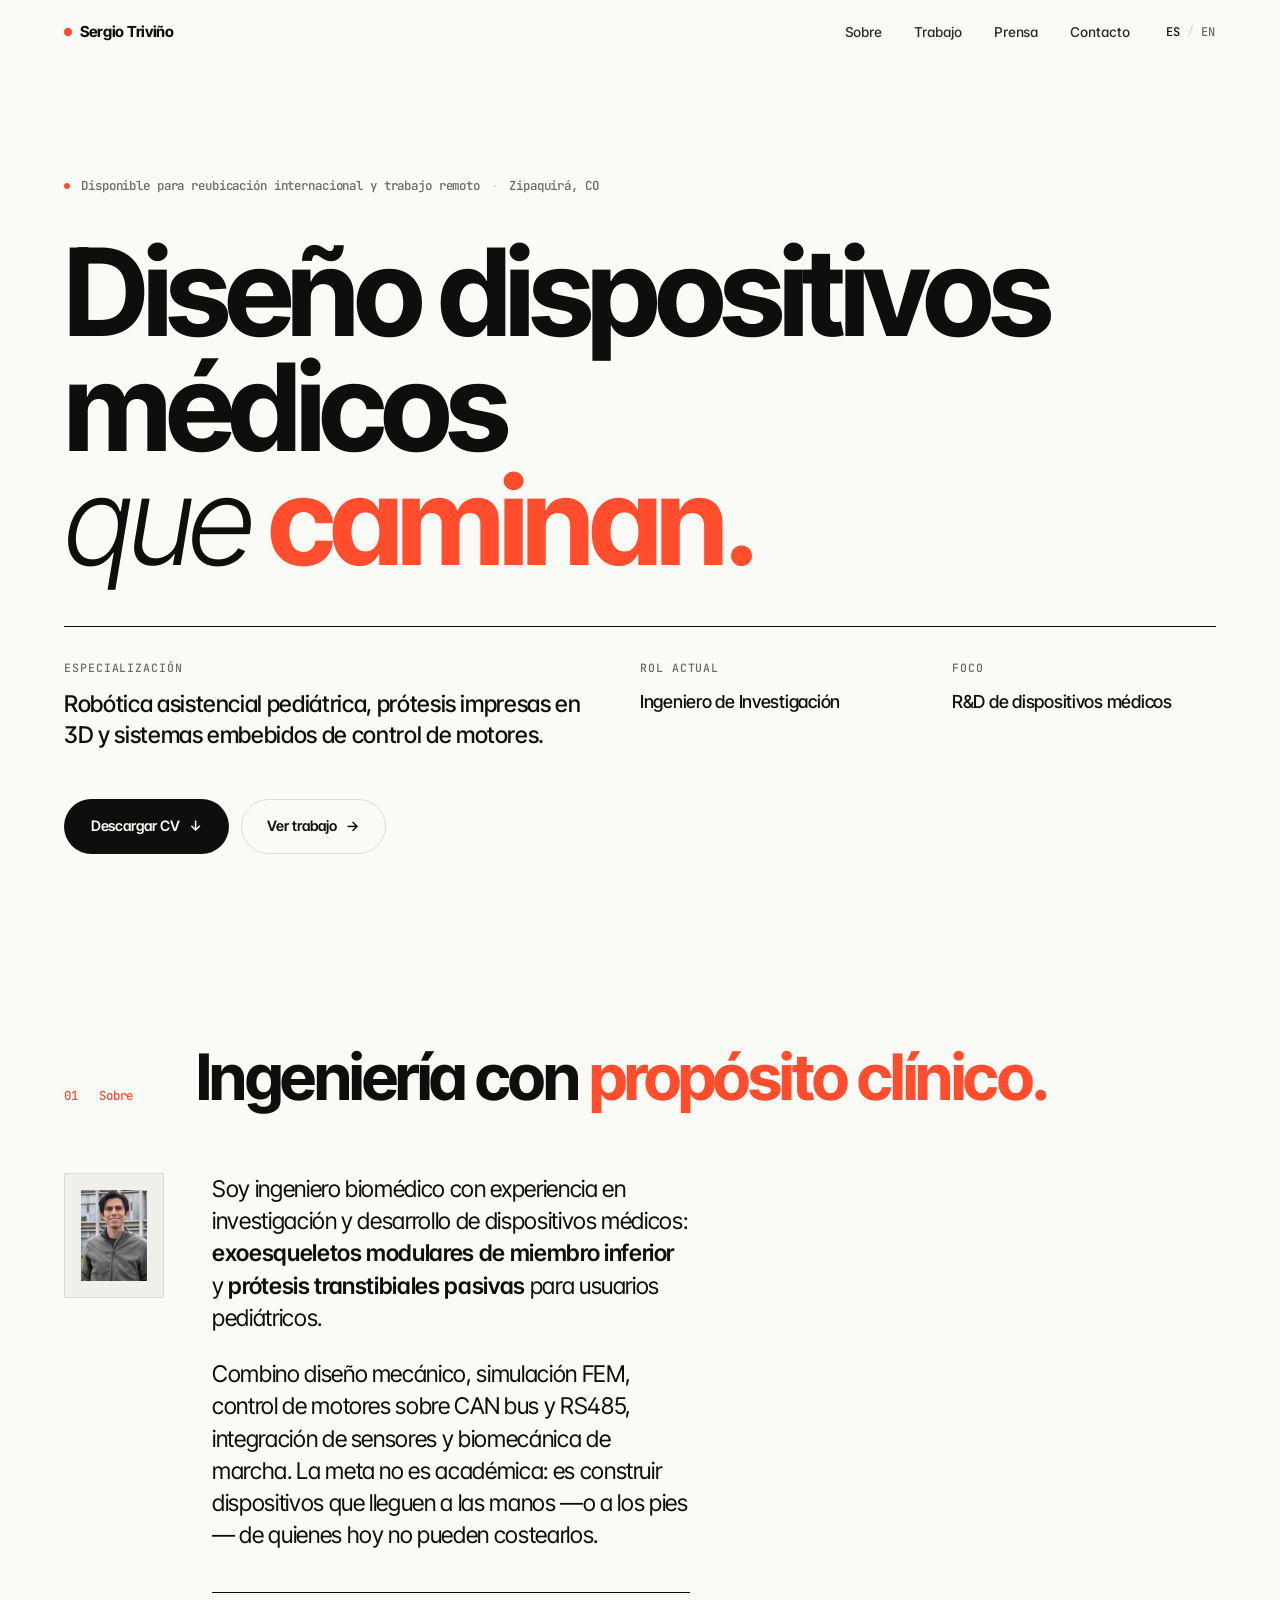
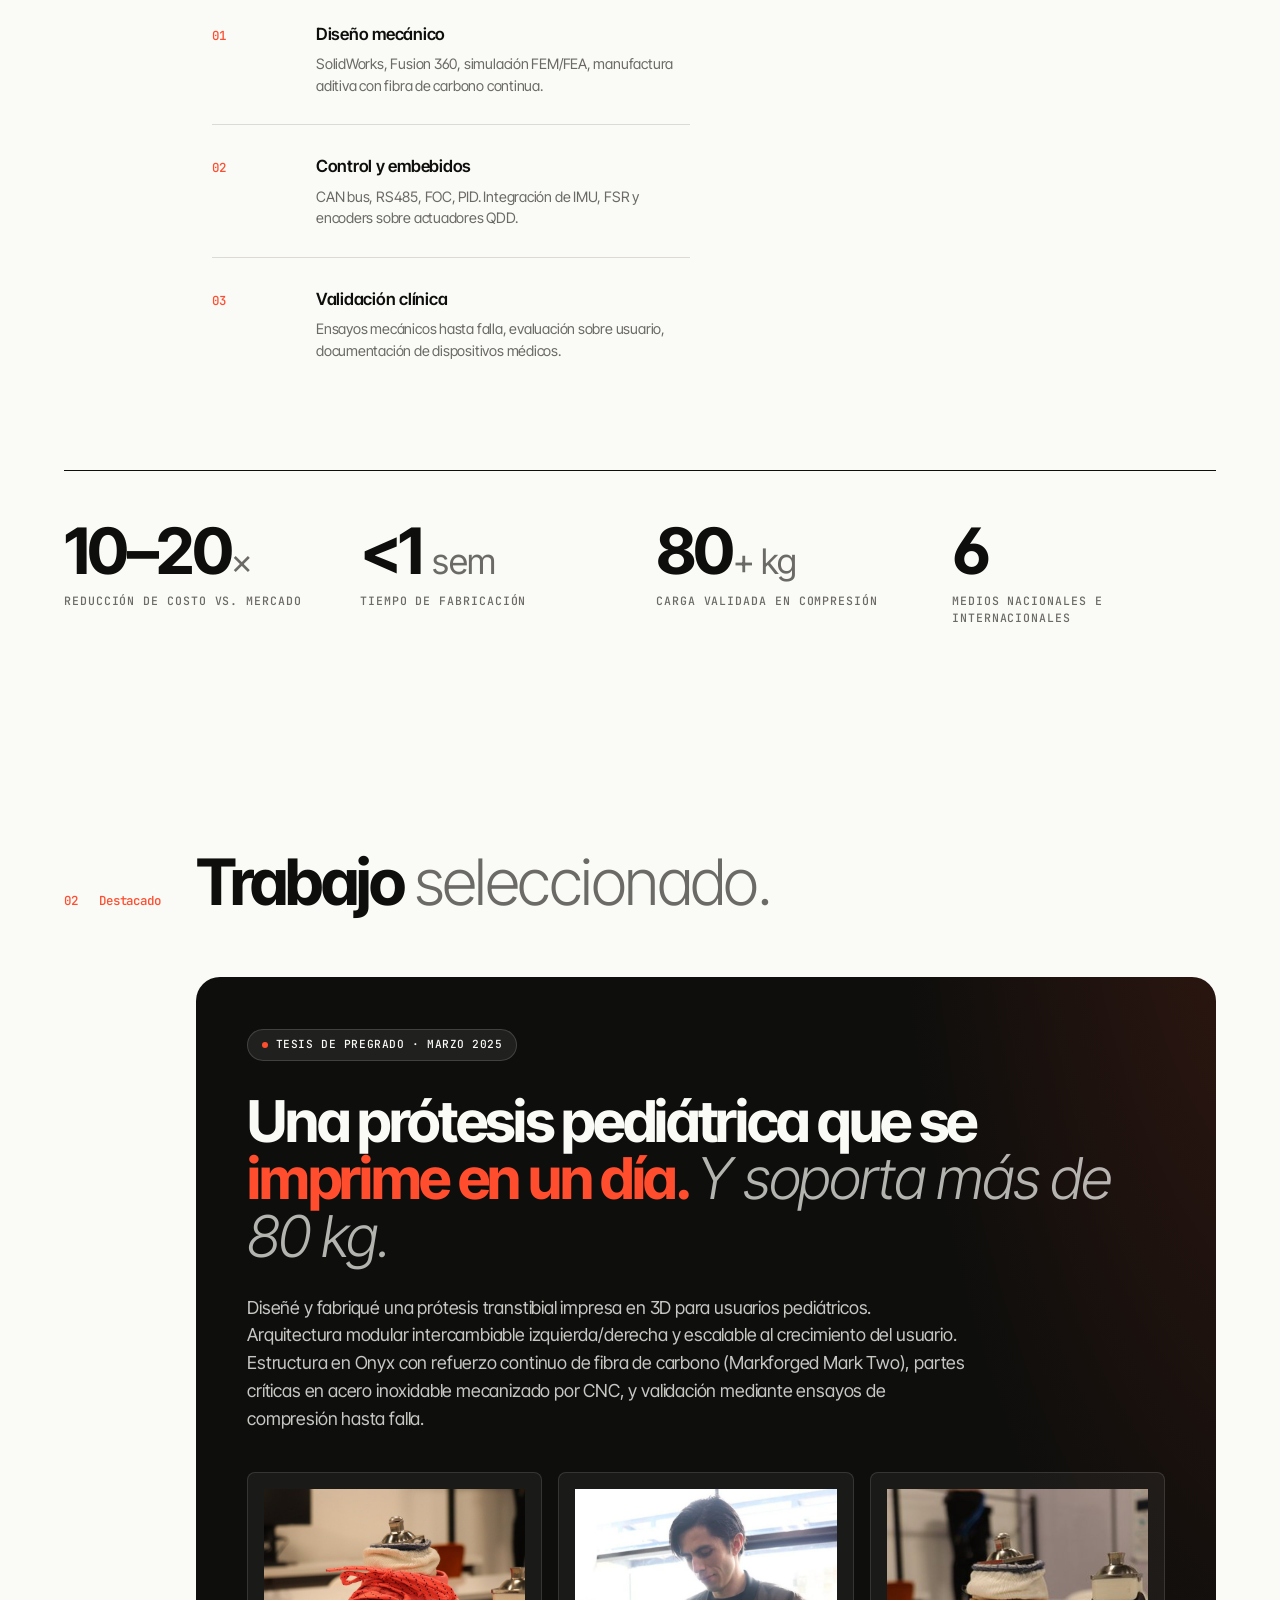
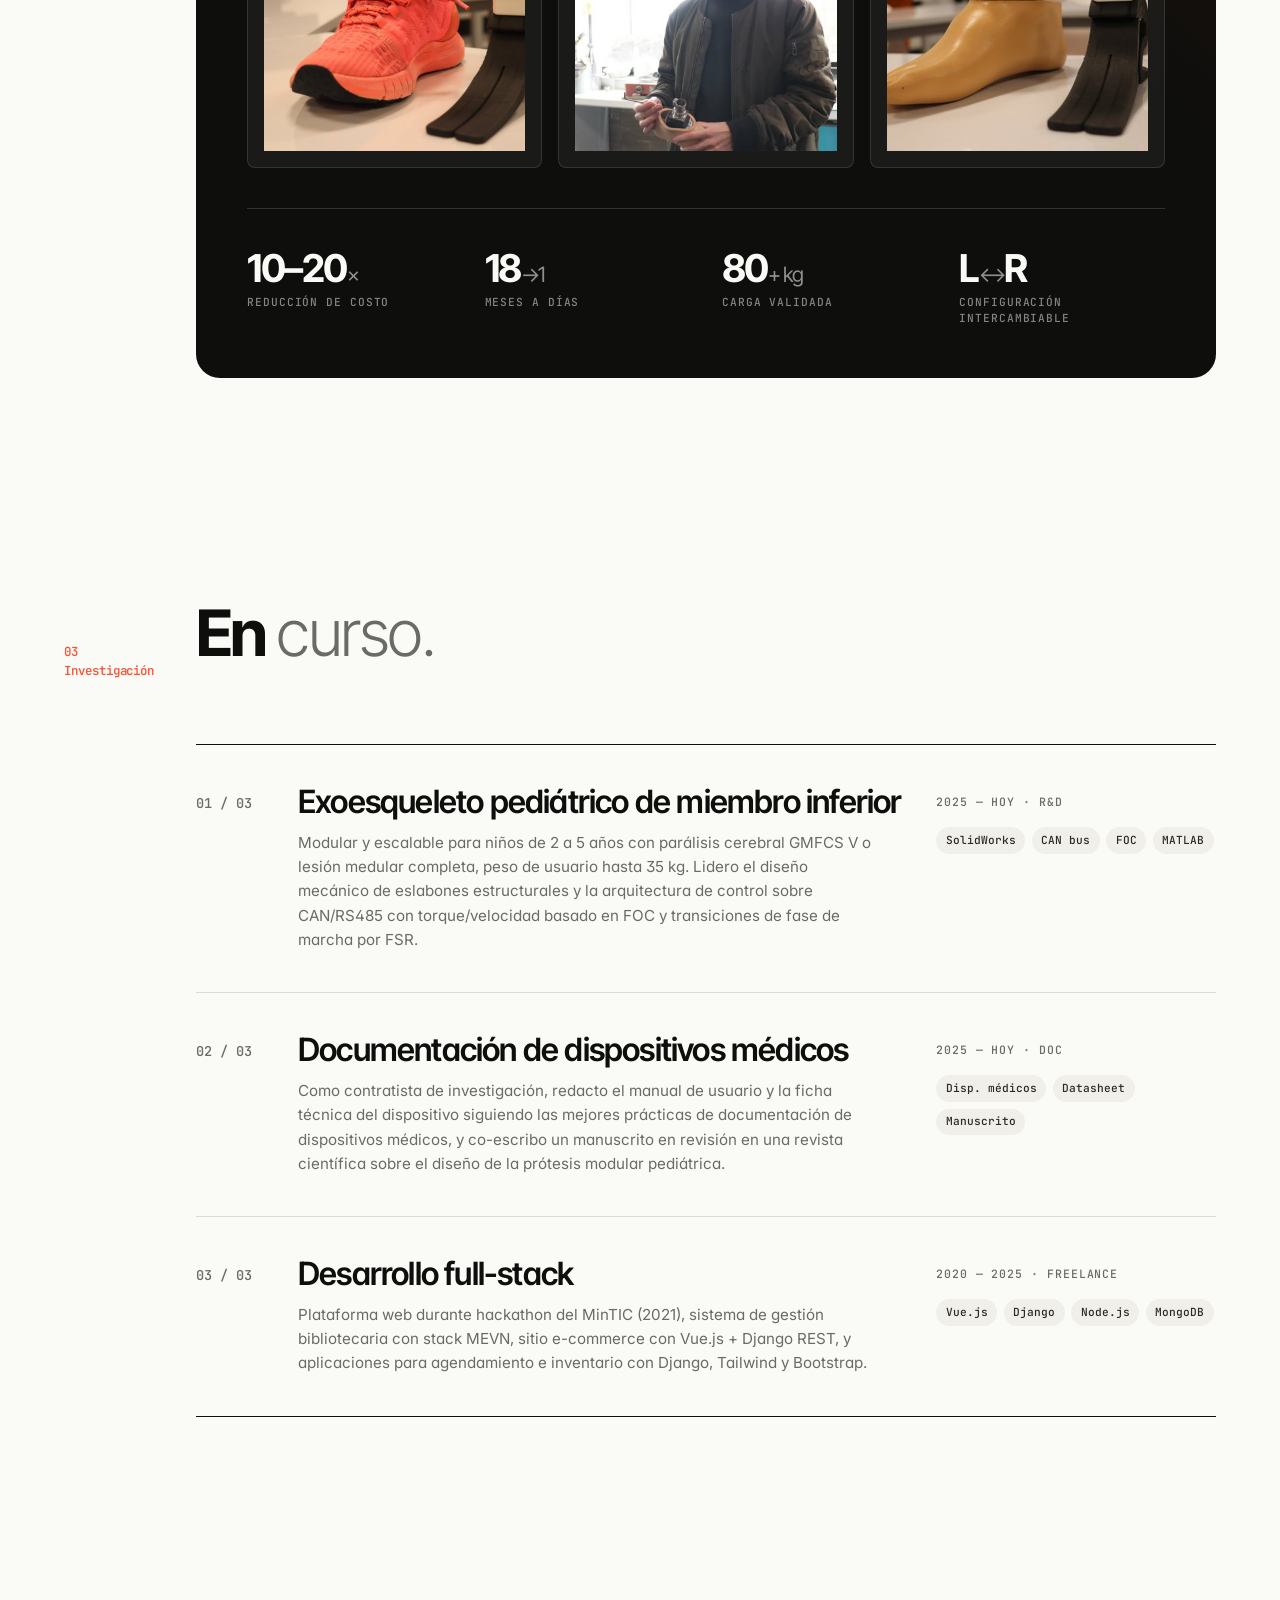
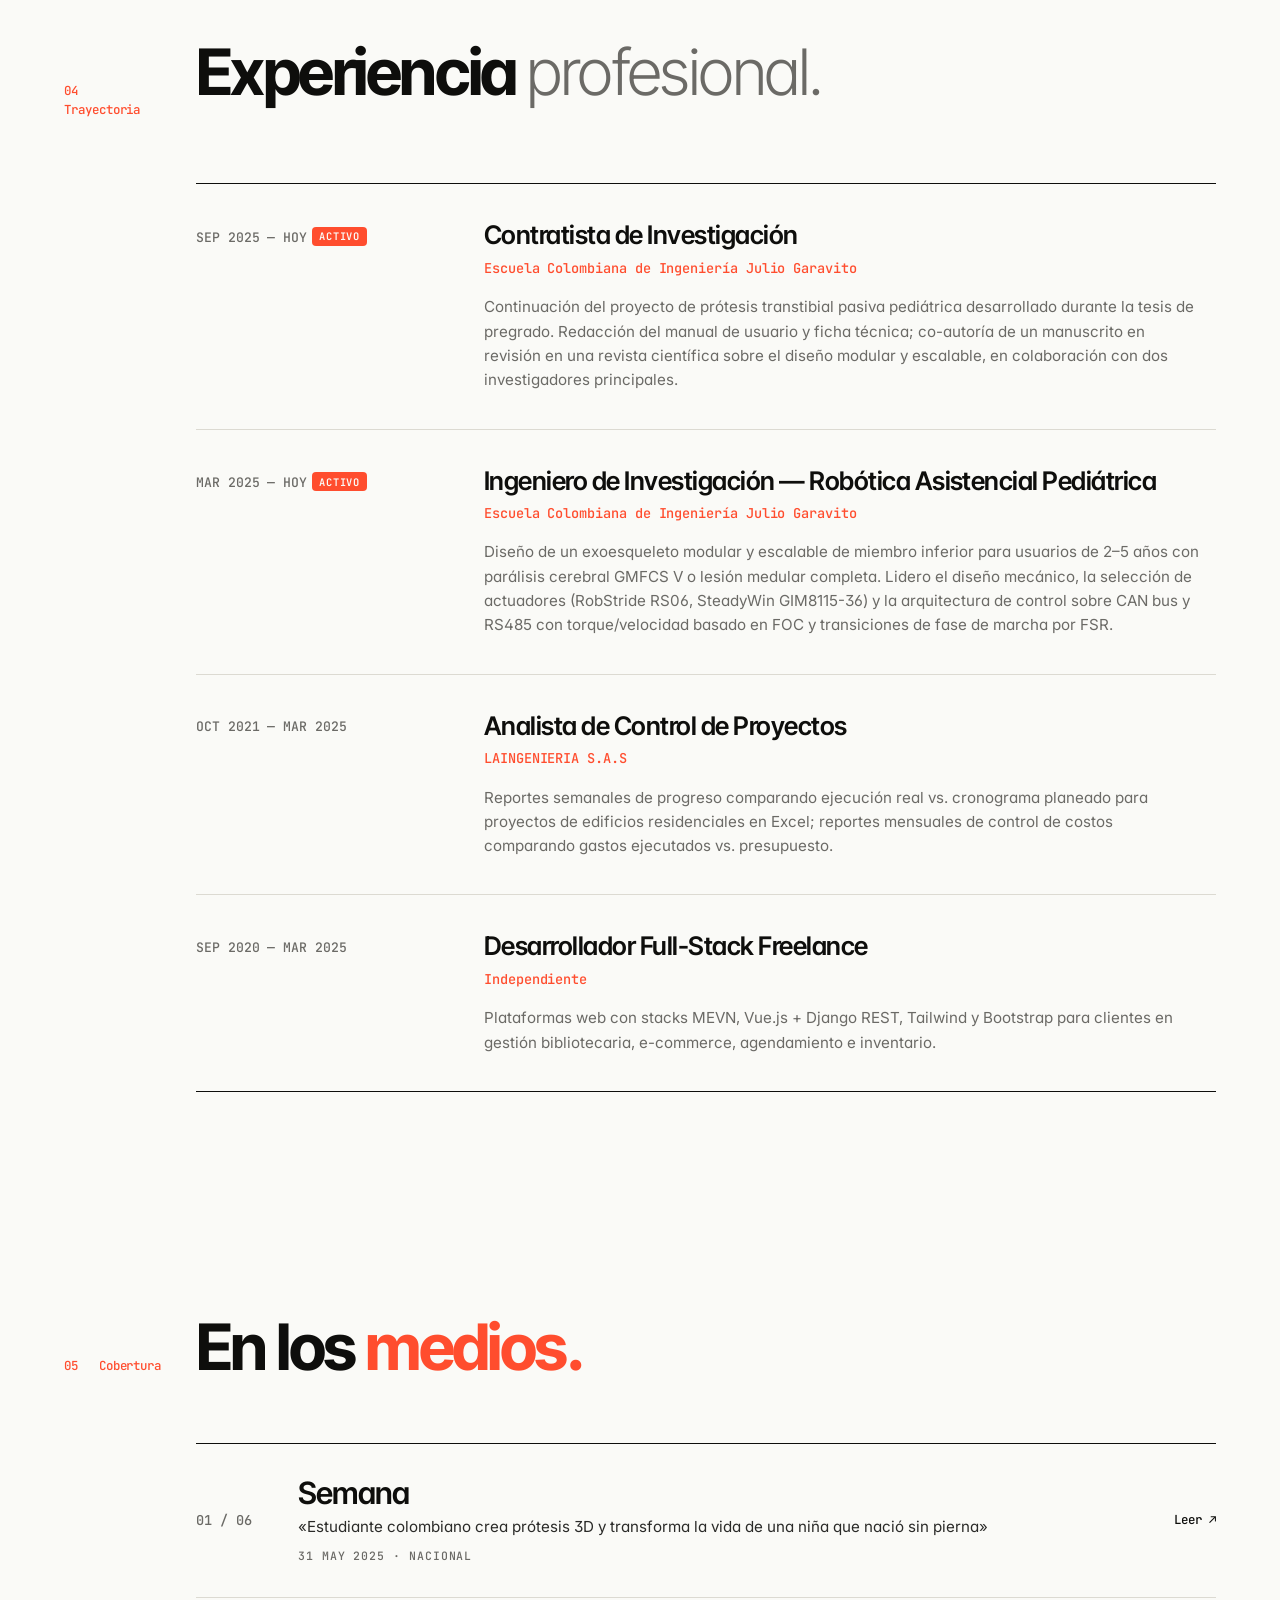
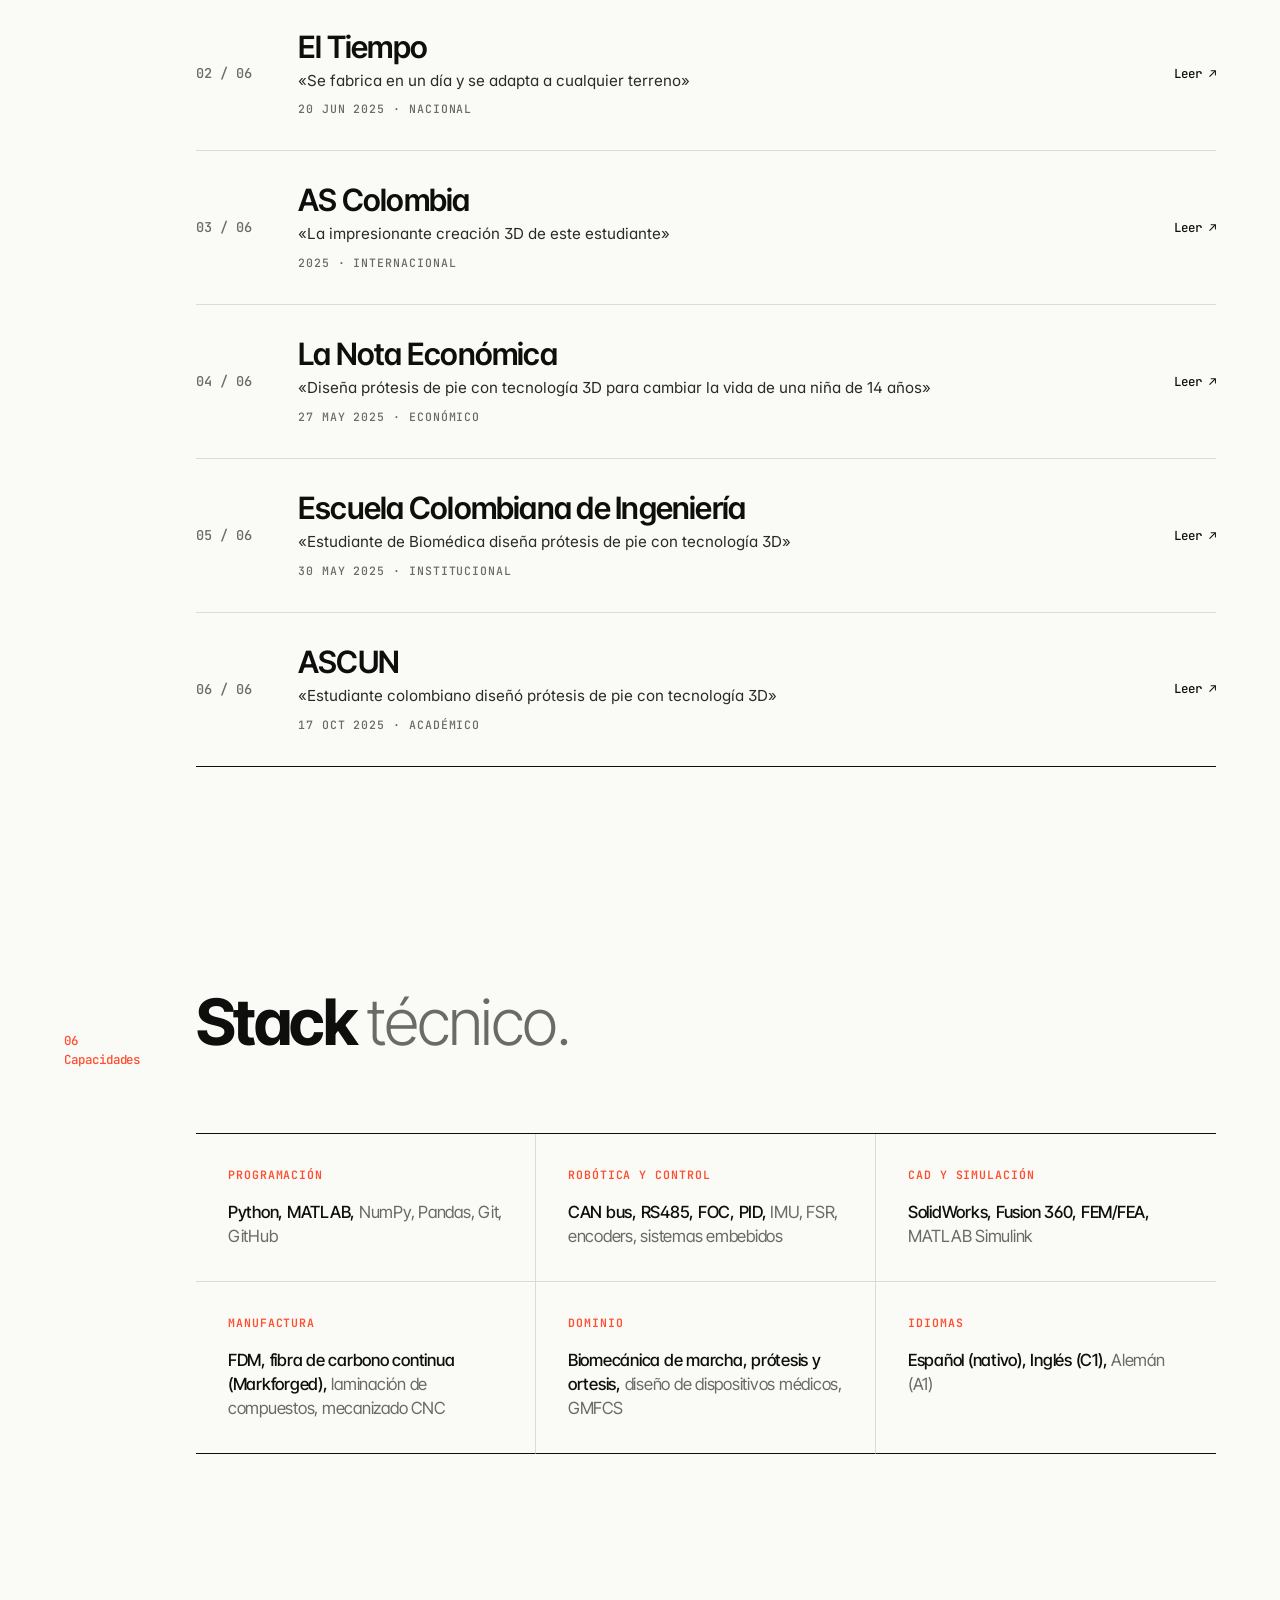
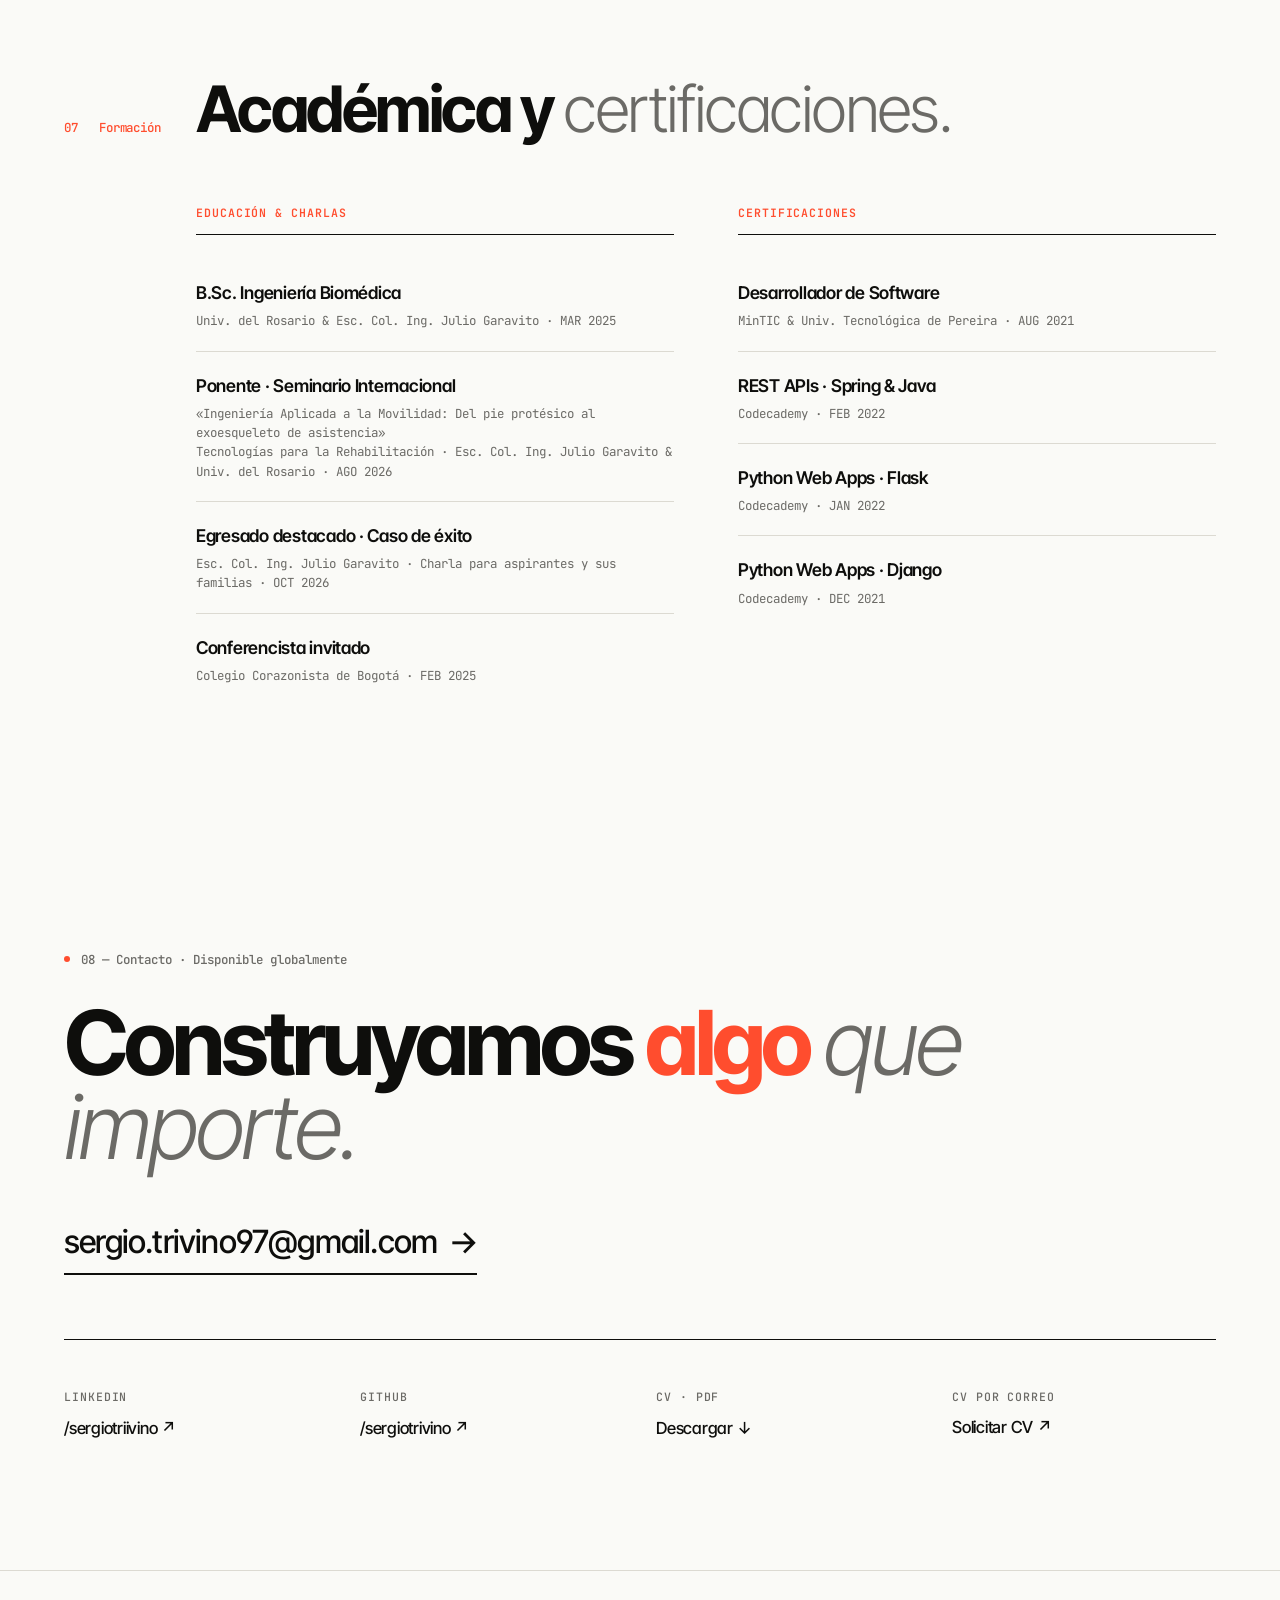
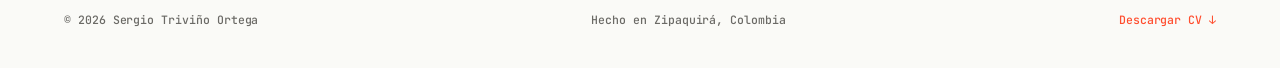
==== index_noviembre_nuevo.html @ e9536659 "Actualización noviembre de CV" ====
<!DOCTYPE html>
<html lang="es">
<head>
<meta charset="UTF-8" />
<meta name="viewport" content="width=device-width, initial-scale=1.0" />
<title>Sergio Triviño Ortega — Biomedical Engineer</title>
<meta name="description" content="Biomedical Engineer specialized in pediatric assistive robotics, medical device R&D, and embedded systems." />

<meta property="og:title" content="Sergio Triviño Ortega — Biomedical Engineer" />
<meta property="og:description" content="Pediatric assistive robotics · Medical device R&D · Embedded systems." />
<meta property="og:type" content="website" />
<meta property="og:url" content="https://sergiotrivino.github.io/" />

<link rel="icon" href="data:image/svg+xml,%3Csvg xmlns='http://www.w3.org/2000/svg' viewBox='0 0 100 100'%3E%3Crect width='100' height='100' fill='%23FAFAF7'/%3E%3Ctext x='50' y='72' font-family='Inter,sans-serif' font-size='80' font-weight='700' text-anchor='middle' fill='%23111111'%3ES%3C/text%3E%3C/svg%3E" />

<link rel="preconnect" href="https://fonts.googleapis.com" />
<link rel="preconnect" href="https://fonts.gstatic.com" crossorigin />
<link href="https://fonts.googleapis.com/css2?family=Inter:wght@300;400;500;600;700;800;900&family=Inter+Tight:wght@400;500;600;700;800&family=JetBrains+Mono:wght@400;500&display=swap" rel="stylesheet" />

<!-- =====================================================
     CONFIGURACIÓN DEL FORMULARIO DE GOOGLE FORMS
     =====================================================
     Reemplaza los IDs siguientes con los de TU Google Form.
     Las instrucciones para obtenerlos están en SETUP.md
     ===================================================== -->
<script>
  window.GFORM_CONFIG = {
    // El "form ID" del URL: docs.google.com/forms/d/e/FORM_ID/formResponse
    formId: "1FAIpQLSeUPImCVK6qhcJ25LYQyO4uPoItiih1AA-B5sg73htNjAnJwQ",
    // IDs de cada campo del form (entry.XXXXXXXXX)
    fields: {
      name:    "entry.908904742",
      email:   "entry.273068794",
      company: "entry.198479231",
      role:    "entry.1374015779",
      reason:  "entry.35999876",
      linkedin:"entry.1662729470"
    }
  };
</script>

<style>
:root {
  --bg: #FAFAF7;
  --bg-2: #F0EFEA;
  --ink: #0E0E0C;
  --ink-soft: #2A2A28;
  --ink-muted: #6B6A66;
  --line: #DCDAD2;
  --line-soft: #EAE8E0;
  --accent: #FF4D2E;
  --error: #C7321F;
  --success: #1F7A3F;

  --font-display: 'Inter Tight', 'Inter', sans-serif;
  --font-body: 'Inter', system-ui, sans-serif;
  --font-mono: 'JetBrains Mono', monospace;

  --max: 1320px;
  --gutter: clamp(1.5rem, 5vw, 4rem);
}

* { margin: 0; padding: 0; box-sizing: border-box; }
html { scroll-behavior: smooth; }
html.modal-open { overflow: hidden; }

body {
  background: var(--bg);
  color: var(--ink);
  font-family: var(--font-body);
  font-size: 15px;
  line-height: 1.55;
  font-weight: 400;
  -webkit-font-smoothing: antialiased;
  text-rendering: optimizeLegibility;
  overflow-x: hidden;
  font-feature-settings: 'ss01', 'cv11';
}

::selection { background: var(--accent); color: var(--bg); }
main, header, footer, nav { position: relative; }

/* ==================== NAV ==================== */
nav {
  position: fixed;
  top: 0; left: 0; right: 0;
  z-index: 100;
  padding: 1.25rem var(--gutter);
  display: flex;
  justify-content: space-between;
  align-items: center;
  background: rgba(250,250,247,0.85);
  backdrop-filter: blur(20px);
  border-bottom: 1px solid transparent;
  transition: border-color 0.3s ease;
}

nav.scrolled { border-bottom-color: var(--line-soft); }

.brand {
  font-family: var(--font-display);
  font-size: 0.95rem;
  font-weight: 700;
  letter-spacing: -0.02em;
  text-decoration: none;
  color: var(--ink);
  display: flex;
  align-items: center;
  gap: 0.5rem;
}

.brand-dot {
  width: 8px; height: 8px;
  background: var(--accent);
  border-radius: 50%;
}

.nav-right { display: flex; align-items: center; gap: 2.25rem; }
.nav-links { display: flex; gap: 2rem; list-style: none; }

.nav-links a {
  color: var(--ink-soft);
  text-decoration: none;
  font-size: 0.85rem;
  font-weight: 500;
  letter-spacing: -0.005em;
  transition: color 0.2s;
}
.nav-links a:hover { color: var(--accent); }

.lang-toggle {
  display: flex;
  align-items: center;
  gap: 0.4rem;
  font-family: var(--font-mono);
  font-size: 0.75rem;
  font-weight: 500;
}

.lang-toggle button {
  background: none; border: none; cursor: pointer;
  padding: 0; color: var(--ink-muted);
  font-family: inherit; font-size: inherit; font-weight: inherit;
  transition: color 0.2s; letter-spacing: 0.05em;
}
.lang-toggle button.active { color: var(--ink); }
.lang-toggle .sep { color: var(--line); }

@media (max-width: 760px) { .nav-links { display: none; } }

/* ==================== HERO ==================== */
.hero {
  min-height: 100vh;
  max-width: var(--max);
  margin: 0 auto;
  padding: 11rem var(--gutter) 5rem;
  display: flex;
  flex-direction: column;
  justify-content: center;
  position: relative;
}

.hero-eyebrow {
  display: inline-flex;
  align-items: center;
  gap: 0.7rem;
  font-family: var(--font-mono);
  font-size: 0.78rem;
  font-weight: 500;
  color: var(--ink-muted);
  margin-bottom: 2.5rem;
  letter-spacing: -0.01em;
  opacity: 0;
  animation: fadeUp 0.8s 0.1s forwards;
}

.eyebrow-dot {
  width: 6px; height: 6px;
  background: var(--accent);
  border-radius: 50%;
  animation: pulse 2.4s infinite;
}

@keyframes pulse {
  0%, 100% { box-shadow: 0 0 0 0 rgba(255,77,46,0.5); }
  50% { box-shadow: 0 0 0 6px rgba(255,77,46,0); }
}

.hero h1 {
  font-family: var(--font-display);
  font-size: clamp(2.75rem, 9.5vw, 9rem);
  font-weight: 700;
  line-height: 0.94;
  letter-spacing: -0.045em;
  margin-bottom: 3rem;
  max-width: 1280px;
  opacity: 0;
  animation: fadeUp 1s 0.25s forwards;
}

.hero h1 .accent-mark { color: var(--accent); font-weight: 700; }
.hero h1 .light { font-weight: 300; font-style: italic; }

.hero-meta-row {
  display: grid;
  grid-template-columns: 2fr 1fr 1fr;
  gap: 3rem;
  padding-top: 2rem;
  border-top: 1px solid var(--ink);
  opacity: 0;
  animation: fadeUp 1s 0.5s forwards;
  align-items: start;
}

.hero-meta-block .label {
  font-family: var(--font-mono);
  font-size: 0.72rem;
  text-transform: uppercase;
  letter-spacing: 0.08em;
  color: var(--ink-muted);
  margin-bottom: 0.75rem;
  font-weight: 500;
  display: block;
}

.hero-meta-block .value {
  font-family: var(--font-display);
  font-size: clamp(1rem, 1.4vw, 1.25rem);
  font-weight: 500;
  color: var(--ink);
  letter-spacing: -0.015em;
  line-height: 1.4;
}

.hero-meta-block .value.large {
  font-size: clamp(1.1rem, 1.8vw, 1.45rem);
  line-height: 1.35;
  max-width: 540px;
}

@media (max-width: 760px) { .hero-meta-row { grid-template-columns: 1fr; gap: 2rem; } }

.hero-cta {
  display: flex;
  gap: 0.75rem;
  flex-wrap: wrap;
  margin-top: 3rem;
  opacity: 0;
  animation: fadeUp 1s 0.7s forwards;
}

.btn {
  display: inline-flex;
  align-items: center;
  gap: 0.6rem;
  padding: 0.95rem 1.6rem;
  border-radius: 999px;
  text-decoration: none;
  font-family: var(--font-display);
  font-size: 0.9rem;
  font-weight: 600;
  letter-spacing: -0.005em;
  cursor: pointer;
  border: 1px solid transparent;
  transition: all 0.25s ease;
  white-space: nowrap;
  background: none;
  color: inherit;
}

.btn-primary { background: var(--ink); color: var(--bg); }
.btn-primary:hover { background: var(--accent); transform: translateY(-2px); }

.btn-ghost {
  background: transparent;
  border-color: var(--line);
  color: var(--ink);
}
.btn-ghost:hover {
  border-color: var(--ink);
  background: var(--ink); color: var(--bg);
  transform: translateY(-2px);
}

.btn .arrow { transition: transform 0.2s; font-size: 1em; }
.btn:hover .arrow { transform: translate(2px, -2px); }
.btn:hover .arrow.down { transform: translateY(2px); }

@keyframes fadeUp {
  from { opacity: 0; transform: translateY(24px); }
  to { opacity: 1; transform: translateY(0); }
}

/* ==================== SECTIONS ==================== */
section {
  max-width: var(--max);
  margin: 0 auto;
  padding: 7rem var(--gutter);
}

.section-header {
  display: grid;
  grid-template-columns: 100px 1fr;
  gap: 2rem;
  margin-bottom: 4rem;
  align-items: baseline;
}

.section-num {
  font-family: var(--font-mono);
  font-size: 0.78rem;
  color: var(--ink-muted);
  font-weight: 500;
  letter-spacing: -0.005em;
}
.section-num span { color: var(--accent); }

h2 {
  font-family: var(--font-display);
  font-size: clamp(2rem, 5vw, 4rem);
  font-weight: 700;
  line-height: 0.98;
  letter-spacing: -0.04em;
  max-width: 1100px;
}

h2 .light { font-weight: 300; color: var(--ink-muted); }
h2 .accent { color: var(--accent); }

@media (max-width: 700px) { .section-header { grid-template-columns: 1fr; gap: 0.5rem; } }

/* ==================== ABOUT ==================== */
.about-layout {
  display: grid;
  grid-template-columns: 100px 1fr 1fr;
  gap: 2rem 3rem;
  align-items: start;
}

.about-text p {
  font-family: var(--font-display);
  font-size: clamp(1.1rem, 1.8vw, 1.5rem);
  font-weight: 400;
  line-height: 1.4;
  color: var(--ink);
  margin-bottom: 1.5rem;
  letter-spacing: -0.015em;
  max-width: 640px;
}
.about-text p:last-child { margin-bottom: 0; }
.about-text strong { font-weight: 600; color: var(--ink); }

/* ==================== PHOTO PLACEHOLDER (about + others) ==================== */
.photo-frame {
  width: 100%;
  aspect-ratio: 4 / 5;
  background: var(--bg-2);
  border: 1px solid var(--line);
  position: relative;
  overflow: hidden;
  display: flex;
  align-items: center;
  justify-content: center;
  font-family: var(--font-mono);
  font-size: 0.75rem;
  color: var(--ink-muted);
  text-align: center;
  padding: 1rem;
}

.photo-frame img {
  width: 100%;
  height: 100%;
  object-fit: cover;
  display: block;
}

.photo-frame.has-image .photo-placeholder { display: none; }

.photo-placeholder {
  display: flex;
  flex-direction: column;
  align-items: center;
  gap: 0.75rem;
  opacity: 0.65;
}
.photo-placeholder svg { opacity: 0.5; }
.photo-placeholder strong {
  font-weight: 600; color: var(--ink-soft);
  letter-spacing: 0.05em; text-transform: uppercase;
  font-size: 0.7rem;
}

.about-pillars {
  display: grid;
  grid-template-columns: 1fr;
  gap: 0;
  border-top: 1px solid var(--ink);
}

.pillar {
  display: grid;
  grid-template-columns: 80px 1fr;
  gap: 1.5rem;
  padding: 1.75rem 0;
  border-bottom: 1px solid var(--line);
  align-items: baseline;
}
.pillar:last-child { border-bottom: none; }

.pillar-num { font-family: var(--font-mono); font-size: 0.78rem; color: var(--accent); font-weight: 500; }

.pillar-content h4 {
  font-family: var(--font-display);
  font-size: 1.05rem;
  font-weight: 600;
  letter-spacing: -0.015em;
  margin-bottom: 0.4rem;
}

.pillar-content p {
  font-size: 0.9rem;
  color: var(--ink-muted);
  line-height: 1.5;
  max-width: 380px;
}

@media (max-width: 900px) {
  .about-layout { grid-template-columns: 1fr; gap: 3rem; }
}

/* ==================== METRIC STRIP ==================== */
.metric-strip {
  margin-top: 5rem;
  padding-top: 3rem;
  border-top: 1px solid var(--ink);
  display: grid;
  grid-template-columns: repeat(4, 1fr);
  gap: 2rem;
}

.metric-cell .num {
  font-family: var(--font-display);
  font-size: clamp(2.5rem, 5vw, 4rem);
  font-weight: 700;
  line-height: 1;
  letter-spacing: -0.04em;
  margin-bottom: 0.6rem;
  color: var(--ink);
}

.metric-cell .num .unit {
  color: var(--ink-muted);
  font-weight: 400;
  font-size: 0.55em;
  letter-spacing: -0.02em;
}

.metric-cell .label {
  font-family: var(--font-mono);
  font-size: 0.72rem;
  text-transform: uppercase;
  letter-spacing: 0.08em;
  color: var(--ink-muted);
  line-height: 1.5;
  font-weight: 500;
}

@media (max-width: 760px) { .metric-strip { grid-template-columns: repeat(2, 1fr); } }

/* ==================== FEATURED PROJECT ==================== */
.featured-project {
  display: grid;
  grid-template-columns: 100px 1fr;
  gap: 2rem;
  margin-top: 2rem;
}

.featured-card {
  background: var(--ink);
  color: var(--bg);
  padding: clamp(2rem, 4vw, 4rem);
  border-radius: 24px;
  position: relative;
  overflow: hidden;
}

.featured-card::before {
  content: '';
  position: absolute;
  top: -30%; right: -10%;
  width: 50%; height: 130%;
  background: radial-gradient(ellipse at top right, rgba(255,77,46,0.18) 0%, transparent 60%);
  pointer-events: none;
}

.featured-tag {
  display: inline-flex;
  align-items: center;
  gap: 0.5rem;
  padding: 0.4rem 0.85rem;
  background: rgba(255,255,255,0.08);
  border: 1px solid rgba(255,255,255,0.15);
  border-radius: 999px;
  font-family: var(--font-mono);
  font-size: 0.7rem;
  font-weight: 500;
  letter-spacing: 0.05em;
  color: var(--bg);
  margin-bottom: 2rem;
  position: relative;
}

.featured-tag .dot { width: 6px; height: 6px; background: var(--accent); border-radius: 50%; }

.featured-card h3 {
  font-family: var(--font-display);
  font-size: clamp(1.85rem, 4.5vw, 3.75rem);
  font-weight: 700;
  line-height: 1;
  letter-spacing: -0.04em;
  margin-bottom: 1.75rem;
  max-width: 900px;
  position: relative;
}

.featured-card h3 .accent { color: var(--accent); }
.featured-card h3 .light { font-weight: 300; color: rgba(250,250,247,0.7); font-style: italic; }

.featured-desc {
  font-family: var(--font-display);
  font-size: clamp(1rem, 1.4vw, 1.2rem);
  color: rgba(250,250,247,0.78);
  max-width: 720px;
  margin-bottom: 2.5rem;
  line-height: 1.55;
  font-weight: 400;
  letter-spacing: -0.01em;
  position: relative;
}

/* Featured project image gallery placeholders */
.featured-gallery {
  display: grid;
  grid-template-columns: repeat(3, 1fr);
  gap: 1rem;
  margin-bottom: 2.5rem;
  position: relative;
}

.featured-gallery .photo-frame {
  background: rgba(255,255,255,0.05);
  border: 1px solid rgba(255,255,255,0.12);
  color: rgba(250,250,247,0.45);
  aspect-ratio: 1 / 1;
  border-radius: 8px;
}
.featured-gallery .photo-placeholder strong { color: rgba(250,250,247,0.7); }
.featured-gallery .photo-placeholder svg path { stroke: rgba(250,250,247,0.4); }

@media (max-width: 600px) {
  .featured-gallery { grid-template-columns: 1fr 1fr; }
}

.featured-metrics {
  display: grid;
  grid-template-columns: repeat(4, 1fr);
  gap: 2rem;
  padding-top: 2.5rem;
  border-top: 1px solid rgba(250,250,247,0.15);
  position: relative;
}

.feat-metric .num {
  font-family: var(--font-display);
  font-size: clamp(1.75rem, 3vw, 2.5rem);
  font-weight: 700;
  letter-spacing: -0.04em;
  line-height: 1;
  margin-bottom: 0.5rem;
  color: var(--bg);
}

.feat-metric .num .unit { color: rgba(250,250,247,0.55); font-weight: 400; font-size: 0.55em; }

.feat-metric .label {
  font-family: var(--font-mono);
  font-size: 0.7rem;
  text-transform: uppercase;
  letter-spacing: 0.08em;
  color: rgba(250,250,247,0.5);
  line-height: 1.4;
  font-weight: 500;
}

@media (max-width: 900px) {
  .featured-project { grid-template-columns: 1fr; gap: 1.5rem; }
  .featured-metrics { grid-template-columns: repeat(2, 1fr); gap: 1.5rem; }
}

/* ==================== PROJECTS GRID ==================== */
.projects-layout {
  display: grid;
  grid-template-columns: 100px 1fr;
  gap: 2rem;
  margin-top: 2rem;
}

.projects-list { display: flex; flex-direction: column; }

.project-row {
  display: grid;
  grid-template-columns: 70px 1fr 280px;
  gap: 2rem;
  padding: 2.5rem 0;
  border-top: 1px solid var(--line);
  align-items: start;
  cursor: default;
  transition: padding 0.3s ease;
  position: relative;
}

.project-row::before {
  content: '';
  position: absolute;
  left: 0; top: -1px;
  width: 0; height: 1px;
  background: var(--accent);
  transition: width 0.4s ease;
}

.project-row:hover::before { width: 100%; }
.project-row:first-child { border-top: 1px solid var(--ink); }
.project-row:last-child { border-bottom: 1px solid var(--ink); }

.proj-num {
  font-family: var(--font-mono);
  font-size: 0.85rem;
  color: var(--ink-muted);
  font-weight: 500;
  padding-top: 0.5rem;
}

.proj-body h4 {
  font-family: var(--font-display);
  font-size: clamp(1.5rem, 2.5vw, 2.25rem);
  font-weight: 600;
  line-height: 1.05;
  letter-spacing: -0.025em;
  margin-bottom: 0.75rem;
}

.proj-body p {
  font-size: 0.95rem;
  color: var(--ink-muted);
  line-height: 1.6;
  max-width: 580px;
}

.proj-side { display: flex; flex-direction: column; gap: 1rem; padding-top: 0.5rem; }

.proj-side-meta {
  font-family: var(--font-mono);
  font-size: 0.72rem;
  color: var(--ink-muted);
  text-transform: uppercase;
  letter-spacing: 0.08em;
  font-weight: 500;
}

.tag-list { display: flex; flex-wrap: wrap; gap: 0.4rem; }

.tag {
  font-family: var(--font-mono);
  font-size: 0.7rem;
  padding: 0.3rem 0.6rem;
  background: var(--bg-2);
  color: var(--ink-soft);
  border-radius: 999px;
  font-weight: 500;
}

@media (max-width: 900px) {
  .projects-layout { grid-template-columns: 1fr; gap: 2rem; }
  .project-row { grid-template-columns: 1fr; gap: 1rem; }
  .proj-side { padding-top: 0; }
}

/* ==================== EXPERIENCE TIMELINE ==================== */
.timeline {
  display: grid;
  grid-template-columns: 100px 1fr;
  gap: 2rem;
  margin-top: 2rem;
}

.timeline-list { display: flex; flex-direction: column; }

.exp-row {
  display: grid;
  grid-template-columns: 240px 1fr;
  gap: 3rem;
  padding: 2.25rem 0;
  border-top: 1px solid var(--line);
  align-items: start;
}

.exp-row:first-child { border-top: 1px solid var(--ink); }
.exp-row:last-child { border-bottom: 1px solid var(--ink); }

.exp-when {
  font-family: var(--font-mono);
  font-size: 0.82rem;
  color: var(--ink-muted);
  font-weight: 500;
  letter-spacing: -0.005em;
  padding-top: 0.4rem;
}

.exp-when .now {
  display: inline-block;
  background: var(--accent);
  color: var(--bg);
  padding: 0.1rem 0.45rem;
  font-size: 0.65rem;
  font-weight: 600;
  letter-spacing: 0.08em;
  margin-left: 0.3rem;
  border-radius: 4px;
  text-transform: uppercase;
  vertical-align: 0.1em;
}

.exp-card h4 {
  font-family: var(--font-display);
  font-size: clamp(1.25rem, 2vw, 1.65rem);
  font-weight: 600;
  letter-spacing: -0.02em;
  line-height: 1.15;
  margin-bottom: 0.4rem;
}

.exp-org {
  display: inline-block;
  font-family: var(--font-mono);
  font-size: 0.85rem;
  color: var(--accent);
  margin-bottom: 1rem;
  font-weight: 500;
  letter-spacing: -0.005em;
}

.exp-card p {
  font-size: 0.95rem;
  color: var(--ink-muted);
  line-height: 1.6;
  max-width: 720px;
}

@media (max-width: 900px) {
  .timeline { grid-template-columns: 1fr; gap: 2rem; }
  .exp-row { grid-template-columns: 1fr; gap: 0.75rem; }
}

/* ==================== PRESS ==================== */
.press-layout {
  display: grid;
  grid-template-columns: 100px 1fr;
  gap: 2rem;
  margin-top: 2rem;
}

.press-list { display: flex; flex-direction: column; }

.press-row {
  display: grid;
  grid-template-columns: 70px 1fr auto;
  gap: 2rem;
  padding: 2rem 0;
  border-top: 1px solid var(--line);
  align-items: center;
  text-decoration: none;
  color: inherit;
  transition: all 0.3s ease;
  position: relative;
}

.press-row::before {
  content: '';
  position: absolute;
  left: 0; right: 0; top: 0; bottom: 0;
  background: var(--ink);
  transform: scaleY(0);
  transform-origin: bottom;
  transition: transform 0.4s cubic-bezier(0.65, 0, 0.35, 1);
  z-index: -1;
}

.press-row:hover::before { transform: scaleY(1); transform-origin: top; }
.press-row:hover { color: var(--bg); padding-left: 1.5rem; padding-right: 1.5rem; }
.press-row:hover .press-num { color: var(--accent); }
.press-row:hover .press-meta { color: rgba(250,250,247,0.6); }
.press-row:hover .press-cta { color: var(--accent); }

.press-row:first-child { border-top: 1px solid var(--ink); }
.press-row:last-child { border-bottom: 1px solid var(--ink); }

.press-num {
  font-family: var(--font-mono);
  font-size: 0.85rem;
  color: var(--ink-muted);
  font-weight: 500;
  transition: color 0.3s;
}

.press-body { min-width: 0; }

.press-outlet {
  font-family: var(--font-display);
  font-size: clamp(1.4rem, 2.4vw, 2rem);
  font-weight: 600;
  letter-spacing: -0.025em;
  line-height: 1.1;
  margin-bottom: 0.4rem;
}

.press-quote {
  font-size: 0.95rem;
  color: var(--ink-soft);
  line-height: 1.5;
  max-width: 700px;
  margin-bottom: 0.5rem;
  font-weight: 400;
  transition: color 0.3s;
}

.press-row:hover .press-quote { color: rgba(250,250,247,0.85); }

.press-meta {
  font-family: var(--font-mono);
  font-size: 0.72rem;
  color: var(--ink-muted);
  text-transform: uppercase;
  letter-spacing: 0.08em;
  font-weight: 500;
  transition: color 0.3s;
}

.press-cta {
  font-family: var(--font-mono);
  font-size: 0.78rem;
  color: var(--ink);
  font-weight: 500;
  letter-spacing: -0.005em;
  white-space: nowrap;
  transition: color 0.3s;
}

@media (max-width: 900px) {
  .press-layout { grid-template-columns: 1fr; gap: 2rem; }
  .press-row { grid-template-columns: 50px 1fr; gap: 1rem; }
  .press-cta { grid-column: 2; padding-top: 0.5rem; }
}

/* ==================== SKILLS ==================== */
.skills-layout {
  display: grid;
  grid-template-columns: 100px 1fr;
  gap: 2rem;
  margin-top: 2rem;
}

.skills-grid {
  display: grid;
  grid-template-columns: repeat(3, 1fr);
  gap: 0;
  border-top: 1px solid var(--ink);
}

.skill-cell {
  padding: 2rem;
  border-bottom: 1px solid var(--line);
  border-right: 1px solid var(--line);
}

.skill-cell:nth-child(3n) { border-right: none; }
.skill-cell:nth-last-child(-n+3) { border-bottom: 1px solid var(--ink); }

.skill-cell h4 {
  font-family: var(--font-mono);
  font-size: 0.72rem;
  text-transform: uppercase;
  letter-spacing: 0.08em;
  color: var(--accent);
  margin-bottom: 1rem;
  font-weight: 600;
}

.skill-cell p {
  font-family: var(--font-display);
  font-size: 1.05rem;
  color: var(--ink);
  line-height: 1.45;
  font-weight: 500;
  letter-spacing: -0.015em;
}

.skill-cell p .muted { color: var(--ink-muted); font-weight: 400; }

@media (max-width: 800px) {
  .skills-layout { grid-template-columns: 1fr; gap: 2rem; }
  .skills-grid { grid-template-columns: 1fr; }
  .skill-cell { border-right: none !important; }
  .skill-cell:nth-last-child(-n+3) { border-bottom: 1px solid var(--line); }
  .skill-cell:last-child { border-bottom: 1px solid var(--ink); }
}

/* ==================== EDUCATION + CERTS ==================== */
.formation-layout {
  display: grid;
  grid-template-columns: 100px 1fr;
  gap: 2rem;
  margin-top: 2rem;
}

.formation-grid {
  display: grid;
  grid-template-columns: 1fr 1fr;
  gap: 4rem;
}

.formation-block h3 {
  font-family: var(--font-mono);
  font-size: 0.72rem;
  text-transform: uppercase;
  letter-spacing: 0.08em;
  color: var(--accent);
  margin-bottom: 1.5rem;
  padding-bottom: 0.75rem;
  border-bottom: 1px solid var(--ink);
  font-weight: 600;
}

.form-item {
  padding: 1.25rem 0;
  border-bottom: 1px solid var(--line);
}

.form-item:last-child { border-bottom: none; }

.form-item h4 {
  font-family: var(--font-display);
  font-size: 1.1rem;
  font-weight: 600;
  letter-spacing: -0.015em;
  margin-bottom: 0.3rem;
}

.form-item p {
  font-family: var(--font-mono);
  font-size: 0.78rem;
  color: var(--ink-muted);
}

@media (max-width: 800px) {
  .formation-layout { grid-template-columns: 1fr; gap: 2rem; }
  .formation-grid { grid-template-columns: 1fr; gap: 2rem; }
}

/* ==================== CONTACT ==================== */
.contact-section {
  max-width: var(--max);
  margin: 0 auto;
  padding: 8rem var(--gutter);
  position: relative;
}

.contact-eyebrow {
  display: inline-flex;
  align-items: center;
  gap: 0.7rem;
  font-family: var(--font-mono);
  font-size: 0.78rem;
  font-weight: 500;
  color: var(--ink-muted);
  margin-bottom: 2rem;
}

.contact-eyebrow .dot { width: 6px; height: 6px; background: var(--accent); border-radius: 50%; }

.contact-heading {
  font-family: var(--font-display);
  font-size: clamp(2.5rem, 7vw, 6rem);
  font-weight: 700;
  line-height: 0.94;
  letter-spacing: -0.045em;
  margin-bottom: 3rem;
  max-width: 1100px;
}

.contact-heading .accent { color: var(--accent); }
.contact-heading .light { font-weight: 300; color: var(--ink-muted); font-style: italic; }

.contact-email-wrapper { display: inline-block; position: relative; margin-bottom: 4rem; }

.contact-email {
  font-family: var(--font-display);
  font-size: clamp(1.25rem, 3vw, 2rem);
  font-weight: 500;
  color: var(--ink);
  text-decoration: none;
  letter-spacing: -0.025em;
  display: inline-flex;
  align-items: center;
  gap: 0.75rem;
  transition: color 0.2s;
  border-bottom: 2px solid var(--ink);
  padding-bottom: 0.4rem;
}

.contact-email:hover { color: var(--accent); border-bottom-color: var(--accent); }

.contact-grid {
  display: grid;
  grid-template-columns: repeat(4, 1fr);
  gap: 2rem;
  padding-top: 3rem;
  border-top: 1px solid var(--ink);
}

.contact-cell .label {
  font-family: var(--font-mono);
  font-size: 0.72rem;
  text-transform: uppercase;
  letter-spacing: 0.08em;
  color: var(--ink-muted);
  margin-bottom: 0.6rem;
  font-weight: 500;
  display: block;
}

.contact-cell a, .contact-cell .value, .contact-cell button.linklike {
  font-family: var(--font-display);
  font-size: clamp(0.95rem, 1.3vw, 1.15rem);
  font-weight: 500;
  color: var(--ink);
  text-decoration: none;
  letter-spacing: -0.015em;
  transition: color 0.2s;
  background: none; border: none; padding: 0; cursor: pointer;
}

.contact-cell a:hover, .contact-cell button.linklike:hover { color: var(--accent); }

@media (max-width: 760px) { .contact-grid { grid-template-columns: 1fr 1fr; gap: 1.5rem; } }

/* ==================== FOOTER ==================== */
footer {
  padding: 2.5rem var(--gutter);
  border-top: 1px solid var(--line);
  display: flex;
  justify-content: space-between;
  flex-wrap: wrap;
  gap: 1rem;
  font-family: var(--font-mono);
  font-size: 0.72rem;
  color: var(--ink-muted);
  font-weight: 500;
  letter-spacing: -0.005em;
  max-width: var(--max);
  margin-left: auto;
  margin-right: auto;
}

footer a, footer button.linklike {
  color: var(--accent);
  text-decoration: none;
  background: none; border: none; padding: 0; cursor: pointer;
  font-family: inherit; font-size: inherit; font-weight: inherit; letter-spacing: inherit;
}

/* ==================== REVEAL ==================== */
.reveal {
  opacity: 0;
  transform: translateY(24px);
  transition: opacity 0.8s cubic-bezier(0.65, 0, 0.35, 1), transform 0.8s cubic-bezier(0.65, 0, 0.35, 1);
}

.reveal.visible {
  opacity: 1;
  transform: translateY(0);
}

/* ==================== MODAL — SOLICITAR CV ==================== */
.modal-overlay {
  position: fixed;
  inset: 0;
  background: rgba(14, 14, 12, 0.65);
  backdrop-filter: blur(8px);
  z-index: 1000;
  display: none;
  align-items: center;
  justify-content: center;
  padding: 1.5rem;
  opacity: 0;
  transition: opacity 0.3s ease;
}

.modal-overlay.visible { display: flex; opacity: 1; }

.modal {
  background: var(--bg);
  width: 100%;
  max-width: 580px;
  max-height: 92vh;
  overflow-y: auto;
  border-radius: 18px;
  padding: 2.5rem;
  position: relative;
  box-shadow: 0 30px 80px rgba(0,0,0,0.3);
  transform: translateY(20px) scale(0.97);
  transition: transform 0.35s cubic-bezier(0.34, 1.56, 0.64, 1);
}

.modal-overlay.visible .modal { transform: translateY(0) scale(1); }

.modal-close {
  position: absolute;
  top: 1.25rem; right: 1.25rem;
  width: 36px; height: 36px;
  border-radius: 999px;
  border: 1px solid var(--line);
  background: var(--bg);
  cursor: pointer;
  display: grid;
  place-items: center;
  color: var(--ink-soft);
  transition: all 0.2s;
  font-family: var(--font-mono);
}

.modal-close:hover { background: var(--ink); color: var(--bg); border-color: var(--ink); }

.modal-eyebrow {
  display: inline-flex;
  align-items: center;
  gap: 0.5rem;
  font-family: var(--font-mono);
  font-size: 0.72rem;
  text-transform: uppercase;
  letter-spacing: 0.1em;
  color: var(--ink-muted);
  margin-bottom: 1rem;
  font-weight: 500;
}

.modal-eyebrow .dot { width: 6px; height: 6px; background: var(--accent); border-radius: 50%; }

.modal h3 {
  font-family: var(--font-display);
  font-size: clamp(1.5rem, 3vw, 2rem);
  font-weight: 700;
  line-height: 1.05;
  letter-spacing: -0.03em;
  margin-bottom: 0.75rem;
}

.modal-intro {
  font-size: 0.93rem;
  color: var(--ink-muted);
  line-height: 1.55;
  margin-bottom: 2rem;
  max-width: 480px;
}

.field-group {
  display: flex;
  flex-direction: column;
  margin-bottom: 1.25rem;
}

.field-group label {
  font-family: var(--font-mono);
  font-size: 0.72rem;
  text-transform: uppercase;
  letter-spacing: 0.08em;
  color: var(--ink-soft);
  margin-bottom: 0.45rem;
  font-weight: 600;
}

.field-group label .req { color: var(--accent); margin-left: 0.15rem; }
.field-group label .opt {
  font-family: var(--font-mono);
  font-size: 0.65rem;
  color: var(--ink-muted);
  text-transform: lowercase;
  margin-left: 0.4rem;
  letter-spacing: 0;
  font-weight: 400;
}

.field-group input,
.field-group textarea {
  font-family: var(--font-body);
  font-size: 0.95rem;
  background: var(--bg-2);
  color: var(--ink);
  border: 1px solid var(--line);
  border-radius: 8px;
  padding: 0.75rem 0.9rem;
  transition: all 0.2s;
  outline: none;
  width: 100%;
  font-weight: 400;
}

.field-group input:focus,
.field-group textarea:focus {
  border-color: var(--ink);
  background: var(--bg);
}

.field-group textarea { resize: vertical; min-height: 90px; line-height: 1.5; }

.field-group .hint {
  font-size: 0.78rem;
  color: var(--ink-muted);
  margin-top: 0.4rem;
  line-height: 1.4;
}

.field-group .err {
  font-family: var(--font-mono);
  font-size: 0.72rem;
  color: var(--error);
  margin-top: 0.35rem;
  display: none;
  font-weight: 500;
}

.field-group.invalid input,
.field-group.invalid textarea {
  border-color: var(--error);
  background: rgba(199,50,31,0.04);
}

.field-group.invalid .err { display: block; }

/* honeypot - hidden anti-spam field */
.honeypot {
  position: absolute !important;
  left: -9999px !important;
  width: 1px !important;
  height: 1px !important;
  opacity: 0 !important;
  pointer-events: none !important;
}

.modal-footer {
  display: flex;
  align-items: center;
  justify-content: space-between;
  gap: 1rem;
  margin-top: 0.5rem;
  flex-wrap: wrap;
}

.modal-disclaimer {
  font-size: 0.75rem;
  color: var(--ink-muted);
  line-height: 1.45;
  flex-grow: 1;
  max-width: 280px;
}

.btn-submit {
  background: var(--ink);
  color: var(--bg);
  padding: 0.85rem 1.5rem;
  border-radius: 999px;
  border: none;
  font-family: var(--font-display);
  font-size: 0.9rem;
  font-weight: 600;
  cursor: pointer;
  transition: all 0.2s;
  display: inline-flex;
  align-items: center;
  gap: 0.5rem;
  letter-spacing: -0.005em;
}

.btn-submit:hover:not(:disabled) { background: var(--accent); transform: translateY(-1px); }
.btn-submit:disabled { opacity: 0.6; cursor: wait; }

.spinner {
  display: none;
  width: 14px; height: 14px;
  border: 2px solid rgba(255,255,255,0.3);
  border-top-color: var(--bg);
  border-radius: 50%;
  animation: spin 0.7s linear infinite;
}

.btn-submit.loading .spinner { display: inline-block; }
.btn-submit.loading .arrow { display: none; }

@keyframes spin { to { transform: rotate(360deg); } }

/* Success state */
.modal-success {
  text-align: center;
  padding: 2rem 1rem 0;
  display: none;
}

.modal.is-success .modal-form { display: none; }
.modal.is-success .modal-success { display: block; }
.modal.is-success .modal-eyebrow,
.modal.is-success > h3:not(.success-title),
.modal.is-success > .modal-intro { display: none; }

.success-icon {
  width: 64px; height: 64px;
  border-radius: 50%;
  background: var(--success);
  color: var(--bg);
  display: grid;
  place-items: center;
  margin: 0 auto 1.5rem;
  font-size: 1.75rem;
  font-weight: 700;
}

.success-title {
  font-family: var(--font-display);
  font-size: 1.65rem;
  font-weight: 700;
  letter-spacing: -0.02em;
  margin-bottom: 0.85rem;
  line-height: 1.15;
}

.modal-success p {
  color: var(--ink-muted);
  font-size: 0.95rem;
  line-height: 1.55;
  max-width: 420px;
  margin: 0 auto 1.5rem;
}

@media (max-width: 600px) {
  .modal { padding: 1.75rem 1.5rem; max-height: 95vh; }
  .modal-footer { flex-direction: column; align-items: stretch; }
  .modal-disclaimer { max-width: 100%; }
  .btn-submit { width: 100%; justify-content: center; }
}

/* Language */
html[lang="en"] .lang-es { display: none; }
html:not([lang="en"]) .lang-en { display: none; }
</style>
</head>
<body>

<!-- ============ NAV ============ -->
<nav id="nav">
  <a href="#top" class="brand">
    <span class="brand-dot"></span>
    Sergio Triviño
  </a>
  <div class="nav-right">
    <ul class="nav-links">
      <li><a href="#about" data-es="Sobre" data-en="About">Sobre</a></li>
      <li><a href="#work" data-es="Trabajo" data-en="Work">Trabajo</a></li>
      <li><a href="#press" data-es="Prensa" data-en="Press">Prensa</a></li>
      <li><a href="#contact" data-es="Contacto" data-en="Contact">Contacto</a></li>
    </ul>
    <div class="lang-toggle">
      <button id="btn-es" class="active" onclick="setLang('es')">ES</button>
      <span class="sep">/</span>
      <button id="btn-en" onclick="setLang('en')">EN</button>
    </div>
  </div>
</nav>

<!-- ============ HERO ============ -->
<header id="top">
<section class="hero">
  <div class="hero-eyebrow">
    <span class="eyebrow-dot"></span>
    <span data-es="Disponible para reubicación internacional y trabajo remoto"
          data-en="Open to international relocation and remote work">Disponible para reubicación internacional y trabajo remoto</span>
    <span style="color:var(--line)">·</span>
    <span>Zipaquirá, CO</span>
  </div>

  <h1>
    <span data-es="Diseño dispositivos médicos" data-en="I design medical devices">Diseño dispositivos médicos</span><br />
    <span class="light" data-es="que" data-en="that">que</span>
    <span class="accent-mark" data-es="caminan." data-en="walk.">caminan.</span>
  </h1>

  <div class="hero-meta-row">
    <div class="hero-meta-block">
      <span class="label" data-es="Especialización" data-en="Specialization">Especialización</span>
      <div class="value large"
           data-es="Robótica asistencial pediátrica, prótesis impresas en 3D y sistemas embebidos de control de motores."
           data-en="Pediatric assistive robotics, 3D-printed prostheses, and embedded motor control systems.">
        Robótica asistencial pediátrica, prótesis impresas en 3D y sistemas embebidos de control de motores.
      </div>
    </div>
    <div class="hero-meta-block">
      <span class="label" data-es="Rol actual" data-en="Current role">Rol actual</span>
      <div class="value" data-es="Ingeniero de Investigación" data-en="Research Engineer">Ingeniero de Investigación</div>
    </div>
    <div class="hero-meta-block">
      <span class="label" data-es="Foco" data-en="Focus">Foco</span>
      <div class="value" data-es="R&amp;D de dispositivos médicos" data-en="Medical device R&amp;D">R&D de dispositivos médicos</div>
    </div>
  </div>

  <div class="hero-cta">
    <a href="Sergio_Trivino_Ortega_CV.pdf" download class="btn btn-primary">
      <span data-es="Descargar CV" data-en="Download CV">Descargar CV</span>
      <span class="arrow down">↓</span>
    </a>
    <a href="#work" class="btn btn-ghost">
      <span data-es="Ver trabajo" data-en="View work">Ver trabajo</span>
      <span class="arrow">→</span>
    </a>
  </div>
</section>
</header>

<main>

<!-- ============ ABOUT ============ -->
<section id="about" class="reveal">
  <div class="section-header">
    <div class="section-num"><span>01</span> &nbsp; <span data-es="Sobre" data-en="About">Sobre</span></div>
    <h2>
      <span data-es="Ingeniería con" data-en="Engineering with">Ingeniería con</span>
      <span class="accent" data-es="propósito clínico." data-en="clinical purpose.">propósito clínico.</span>
    </h2>
  </div>

  <div class="about-layout">
    <!-- ============================================================
         📷 IMAGEN 1: FOTO RETRATO ✅ INSTALADA
         ============================================================ -->
    <div class="photo-frame has-image" id="photo-portrait">
      <img src="img/sergio-portrait.jpg" alt="Sergio Triviño Ortega — Biomedical Engineer" />
    </div>

    <div class="about-text">
      <p data-es="Soy ingeniero biomédico con experiencia en investigación y desarrollo de dispositivos médicos: <strong>exoesqueletos modulares de miembro inferior</strong> y <strong>prótesis transtibiales pasivas</strong> para usuarios pediátricos."
         data-en="I'm a biomedical engineer with research and development experience in medical devices: <strong>modular lower-limb exoskeletons</strong> and <strong>passive transtibial prostheses</strong> for pediatric users.">
        Soy ingeniero biomédico con experiencia en investigación y desarrollo de dispositivos médicos: <strong>exoesqueletos modulares de miembro inferior</strong> y <strong>prótesis transtibiales pasivas</strong> para usuarios pediátricos.
      </p>
      <p data-es="Combino diseño mecánico, simulación FEM, control de motores sobre CAN bus y RS485, integración de sensores y biomecánica de marcha. La meta no es académica: es construir dispositivos que lleguen a las manos —o a los pies— de quienes hoy no pueden costearlos."
         data-en="I combine mechanical design, FEM simulation, motor control over CAN bus and RS485, sensor integration and gait biomechanics. The goal isn't academic: it's to build devices that reach the hands — or the feet — of those who can't afford them today.">
        Combino diseño mecánico, simulación FEM, control de motores sobre CAN bus y RS485, integración de sensores y biomecánica de marcha. La meta no es académica: es construir dispositivos que lleguen a las manos —o a los pies— de quienes hoy no pueden costearlos.
      </p>

      <div class="about-pillars" style="margin-top:2.5rem">
        <div class="pillar">
          <div class="pillar-num">01</div>
          <div class="pillar-content">
            <h4 data-es="Diseño mecánico" data-en="Mechanical design">Diseño mecánico</h4>
            <p data-es="SolidWorks, Fusion 360, simulación FEM/FEA, manufactura aditiva con fibra de carbono continua."
               data-en="SolidWorks, Fusion 360, FEM/FEA simulation, additive manufacturing with continuous carbon fiber.">
              SolidWorks, Fusion 360, simulación FEM/FEA, manufactura aditiva con fibra de carbono continua.
            </p>
          </div>
        </div>
        <div class="pillar">
          <div class="pillar-num">02</div>
          <div class="pillar-content">
            <h4 data-es="Control y embebidos" data-en="Control &amp; embedded">Control y embebidos</h4>
            <p data-es="CAN bus, RS485, FOC, PID. Integración de IMU, FSR y encoders sobre actuadores QDD."
               data-en="CAN bus, RS485, FOC, PID. Integration of IMU, FSR and encoders on QDD actuators.">
              CAN bus, RS485, FOC, PID. Integración de IMU, FSR y encoders sobre actuadores QDD.
            </p>
          </div>
        </div>
        <div class="pillar">
          <div class="pillar-num">03</div>
          <div class="pillar-content">
            <h4 data-es="Validación clínica" data-en="Clinical validation">Validación clínica</h4>
            <p data-es="Ensayos mecánicos hasta falla, evaluación sobre usuario, documentación de dispositivos médicos."
               data-en="Compression-to-failure testing, on-user evaluation, medical device documentation.">
              Ensayos mecánicos hasta falla, evaluación sobre usuario, documentación de dispositivos médicos.
            </p>
          </div>
        </div>
      </div>
    </div>
  </div>

  <div class="metric-strip">
    <div class="metric-cell">
      <div class="num">10–20<span class="unit">×</span></div>
      <div class="label" data-es="Reducción de costo vs. mercado" data-en="Cost reduction vs. market">Reducción de costo vs. mercado</div>
    </div>
    <div class="metric-cell">
      <div class="num">&lt;1 <span class="unit" data-es="sem" data-en="wk">sem</span></div>
      <div class="label" data-es="Tiempo de fabricación" data-en="Fabrication time">Tiempo de fabricación</div>
    </div>
    <div class="metric-cell">
      <div class="num">80<span class="unit">+ kg</span></div>
      <div class="label" data-es="Carga validada en compresión" data-en="Compression-validated load">Carga validada en compresión</div>
    </div>
    <div class="metric-cell">
      <div class="num">6</div>
      <div class="label" data-es="Medios nacionales e internacionales" data-en="National &amp; international press">Medios nacionales e internacionales</div>
    </div>
  </div>
</section>

<!-- ============ FEATURED PROJECT ============ -->
<section id="work" class="reveal">
  <div class="section-header">
    <div class="section-num"><span>02</span> &nbsp; <span data-es="Destacado" data-en="Featured">Destacado</span></div>
    <h2>
      <span data-es="Trabajo" data-en="Selected">Trabajo</span>
      <span class="light" data-es="seleccionado." data-en="work.">seleccionado.</span>
    </h2>
  </div>

  <div class="featured-project">
    <div></div>
    <div class="featured-card">
      <span class="featured-tag">
        <span class="dot"></span>
        <span data-es="TESIS DE PREGRADO · MARZO 2025" data-en="UNDERGRADUATE THESIS · MARCH 2025">TESIS DE PREGRADO · MARZO 2025</span>
      </span>
      <h3>
        <span data-es="Una prótesis pediátrica que se" data-en="A pediatric prosthesis printed">Una prótesis pediátrica que se</span>
        <span class="accent" data-es="imprime en un día." data-en="in a day.">imprime en un día.</span>
        <span class="light" data-es="Y soporta más de 80 kg." data-en="And supports over 80 kg.">Y soporta más de 80 kg.</span>
      </h3>
      <p class="featured-desc"
         data-es="Diseñé y fabriqué una prótesis transtibial impresa en 3D para usuarios pediátricos. Arquitectura modular intercambiable izquierda/derecha y escalable al crecimiento del usuario. Estructura en Onyx con refuerzo continuo de fibra de carbono (Markforged Mark Two), partes críticas en acero inoxidable mecanizado por CNC, y validación mediante ensayos de compresión hasta falla."
         data-en="I designed and manufactured a 3D-printed transtibial prosthesis for pediatric users. Modular interchangeable left/right architecture, scalable as the user grows. Onyx frame with continuous carbon fiber reinforcement (Markforged Mark Two), CNC-machined stainless steel for load-critical interfaces, and validation through compression-to-failure testing.">
        Diseñé y fabriqué una prótesis transtibial impresa en 3D para usuarios pediátricos. Arquitectura modular intercambiable izquierda/derecha y escalable al crecimiento del usuario. Estructura en Onyx con refuerzo continuo de fibra de carbono (Markforged Mark Two), partes críticas en acero inoxidable mecanizado por CNC, y validación mediante ensayos de compresión hasta falla.
      </p>

      <!-- ============================================================
           📷 IMÁGENES 2-4: GALERÍA DE LA PRÓTESIS ✅ INSTALADAS
           ============================================================ -->
      <div class="featured-gallery">
        <div class="photo-frame has-image">
          <img src="img/prosthesis-1.jpg"
               alt="Pediatric transtibial prosthesis next to a sneaker — full view showing scale and modularity" />
        </div>
        <div class="photo-frame has-image">
          <img src="img/prosthesis-2.jpg"
               alt="Sergio Triviño working on the pediatric prosthesis prototype in the laboratory" />
        </div>
        <div class="photo-frame has-image">
          <img src="img/prosthesis-3.jpg"
               alt="Comparison between conventional prosthetic foot and the 3D-printed modular pediatric prosthesis" />
        </div>
      </div>

      <div class="featured-metrics">
        <div class="feat-metric">
          <div class="num">10–20<span class="unit">×</span></div>
          <div class="label" data-es="Reducción de costo" data-en="Cost reduction">Reducción de costo</div>
        </div>
        <div class="feat-metric">
          <div class="num">18<span class="unit">→1</span></div>
          <div class="label" data-es="Meses a días" data-en="Months to days">Meses a días</div>
        </div>
        <div class="feat-metric">
          <div class="num">80<span class="unit">+ kg</span></div>
          <div class="label" data-es="Carga validada" data-en="Validated load">Carga validada</div>
        </div>
        <div class="feat-metric">
          <div class="num">L<span class="unit">↔</span>R</div>
          <div class="label" data-es="Configuración intercambiable" data-en="Interchangeable config.">Configuración intercambiable</div>
        </div>
      </div>
    </div>
  </div>
</section>

<!-- ============ OTHER PROJECTS ============ -->
<section class="reveal">
  <div class="section-header">
    <div class="section-num"><span>03</span> &nbsp; <span data-es="Investigación" data-en="Research">Investigación</span></div>
    <h2>
      <span data-es="En" data-en="In">En</span>
      <span class="light" data-es="curso." data-en="progress.">curso.</span>
    </h2>
  </div>

  <div class="projects-layout">
    <div></div>
    <div class="projects-list">

      <article class="project-row">
        <div class="proj-num">01 / 03</div>
        <div class="proj-body">
          <h4 data-es="Exoesqueleto pediátrico de miembro inferior" data-en="Pediatric lower-limb exoskeleton">Exoesqueleto pediátrico de miembro inferior</h4>
          <p data-es="Modular y escalable para niños de 2 a 5 años con parálisis cerebral GMFCS V o lesión medular completa, peso de usuario hasta 35 kg. Lidero el diseño mecánico de eslabones estructurales y la arquitectura de control sobre CAN/RS485 con torque/velocidad basado en FOC y transiciones de fase de marcha por FSR."
             data-en="Modular, scalable exoskeleton for children aged 2–5 with GMFCS Level V cerebral palsy or complete spinal cord injury, supporting up to 35 kg. I lead mechanical design of structural links and motor control architecture over CAN/RS485 with FOC-based torque/velocity control and FSR-driven gait phase transitions.">
            Modular y escalable para niños de 2 a 5 años con parálisis cerebral GMFCS V o lesión medular completa, peso de usuario hasta 35 kg. Lidero el diseño mecánico de eslabones estructurales y la arquitectura de control sobre CAN/RS485 con torque/velocidad basado en FOC y transiciones de fase de marcha por FSR.
          </p>
        </div>
        <div class="proj-side">
          <div class="proj-side-meta">2025 — <span data-es="Hoy" data-en="Now">Hoy</span> · R&amp;D</div>
          <div class="tag-list">
            <span class="tag">SolidWorks</span>
            <span class="tag">CAN bus</span>
            <span class="tag">FOC</span>
            <span class="tag">MATLAB</span>
          </div>
        </div>
      </article>

      <article class="project-row">
        <div class="proj-num">02 / 03</div>
        <div class="proj-body">
          <h4 data-es="Documentación de dispositivos médicos" data-en="Medical device documentation">Documentación de dispositivos médicos</h4>
          <p data-es="Como contratista de investigación, redacto el manual de usuario y la ficha técnica del dispositivo siguiendo las mejores prácticas de documentación de dispositivos médicos, y co-escribo un manuscrito en revisión en una revista científica sobre el diseño de la prótesis modular pediátrica."
             data-en="As a research contractor, I author the device user manual and technical datasheet following medical device documentation best practices, and co-author a manuscript under journal review on the modular pediatric prosthesis design.">
            Como contratista de investigación, redacto el manual de usuario y la ficha técnica del dispositivo siguiendo las mejores prácticas de documentación de dispositivos médicos, y co-escribo un manuscrito en revisión en una revista científica sobre el diseño de la prótesis modular pediátrica.
          </p>
        </div>
        <div class="proj-side">
          <div class="proj-side-meta">2025 — <span data-es="Hoy" data-en="Now">Hoy</span> · DOC</div>
          <div class="tag-list">
            <span class="tag" data-es="Disp. médicos" data-en="Med. devices">Disp. médicos</span>
            <span class="tag">Datasheet</span>
            <span class="tag" data-es="Manuscrito" data-en="Manuscript">Manuscrito</span>
          </div>
        </div>
      </article>

      <article class="project-row">
        <div class="proj-num">03 / 03</div>
        <div class="proj-body">
          <h4 data-es="Desarrollo full-stack" data-en="Full-stack development">Desarrollo full-stack</h4>
          <p data-es="Plataforma web durante hackathon del MinTIC (2021), sistema de gestión bibliotecaria con stack MEVN, sitio e-commerce con Vue.js + Django REST, y aplicaciones para agendamiento e inventario con Django, Tailwind y Bootstrap."
             data-en="Web platform during a MinTIC hackathon (2021), library management system on the MEVN stack, e-commerce site with Vue.js + Django REST, and apps for scheduling and inventory with Django, Tailwind and Bootstrap.">
            Plataforma web durante hackathon del MinTIC (2021), sistema de gestión bibliotecaria con stack MEVN, sitio e-commerce con Vue.js + Django REST, y aplicaciones para agendamiento e inventario con Django, Tailwind y Bootstrap.
          </p>
        </div>
        <div class="proj-side">
          <div class="proj-side-meta">2020 — 2025 · <span data-es="Freelance" data-en="Freelance">Freelance</span></div>
          <div class="tag-list">
            <span class="tag">Vue.js</span>
            <span class="tag">Django</span>
            <span class="tag">Node.js</span>
            <span class="tag">MongoDB</span>
          </div>
        </div>
      </article>

    </div>
  </div>
</section>

<!-- ============ EXPERIENCE ============ -->
<section class="reveal">
  <div class="section-header">
    <div class="section-num"><span>04</span> &nbsp; <span data-es="Trayectoria" data-en="Career">Trayectoria</span></div>
    <h2>
      <span data-es="Experiencia" data-en="Track">Experiencia</span>
      <span class="light" data-es="profesional." data-en="record.">profesional.</span>
    </h2>
  </div>

  <div class="timeline">
    <div></div>
    <div class="timeline-list">

      <div class="exp-row">
        <div class="exp-when">SEP 2025 — <span data-es="HOY" data-en="NOW">HOY</span><span class="now" data-es="ACTIVO" data-en="ACTIVE">ACTIVO</span></div>
        <div class="exp-card">
          <h4 data-es="Contratista de Investigación" data-en="Research Contractor">Contratista de Investigación</h4>
          <span class="exp-org">Escuela Colombiana de Ingeniería Julio Garavito</span>
          <p data-es="Continuación del proyecto de prótesis transtibial pasiva pediátrica desarrollado durante la tesis de pregrado. Redacción del manual de usuario y ficha técnica; co-autoría de un manuscrito en revisión en una revista científica sobre el diseño modular y escalable, en colaboración con dos investigadores principales."
             data-en="Continuation of the pediatric passive transtibial prosthesis project developed during my undergraduate thesis. Authoring the user manual and technical datasheet; co-authoring a manuscript under journal review on the modular and scalable design, with two principal investigators.">
            Continuación del proyecto de prótesis transtibial pasiva pediátrica desarrollado durante la tesis de pregrado. Redacción del manual de usuario y ficha técnica; co-autoría de un manuscrito en revisión en una revista científica sobre el diseño modular y escalable, en colaboración con dos investigadores principales.
          </p>
        </div>
      </div>

      <div class="exp-row">
        <div class="exp-when">MAR 2025 — <span data-es="HOY" data-en="NOW">HOY</span><span class="now" data-es="ACTIVO" data-en="ACTIVE">ACTIVO</span></div>
        <div class="exp-card">
          <h4 data-es="Ingeniero de Investigación — Robótica Asistencial Pediátrica" data-en="Research Engineer — Pediatric Assistive Robotics">Ingeniero de Investigación — Robótica Asistencial Pediátrica</h4>
          <span class="exp-org">Escuela Colombiana de Ingeniería Julio Garavito</span>
          <p data-es="Diseño de un exoesqueleto modular y escalable de miembro inferior para usuarios de 2–5 años con parálisis cerebral GMFCS V o lesión medular completa. Lidero el diseño mecánico, la selección de actuadores (RobStride RS06, SteadyWin GIM8115-36) y la arquitectura de control sobre CAN bus y RS485 con torque/velocidad basado en FOC y transiciones de fase de marcha por FSR."
             data-en="Designing a modular and scalable pediatric lower-limb exoskeleton for users aged 2–5 with GMFCS Level V cerebral palsy or complete spinal cord injury. I lead mechanical design, actuator selection (RobStride RS06, SteadyWin GIM8115-36), and motor control architecture over CAN bus and RS485 with FOC-based torque/velocity control and FSR-driven gait phase transitions.">
            Diseño de un exoesqueleto modular y escalable de miembro inferior para usuarios de 2–5 años con parálisis cerebral GMFCS V o lesión medular completa. Lidero el diseño mecánico, la selección de actuadores (RobStride RS06, SteadyWin GIM8115-36) y la arquitectura de control sobre CAN bus y RS485 con torque/velocidad basado en FOC y transiciones de fase de marcha por FSR.
          </p>
        </div>
      </div>

      <div class="exp-row">
        <div class="exp-when">OCT 2021 — MAR 2025</div>
        <div class="exp-card">
          <h4 data-es="Analista de Control de Proyectos" data-en="Project Control Analyst">Analista de Control de Proyectos</h4>
          <span class="exp-org">LAINGENIERIA S.A.S</span>
          <p data-es="Reportes semanales de progreso comparando ejecución real vs. cronograma planeado para proyectos de edificios residenciales en Excel; reportes mensuales de control de costos comparando gastos ejecutados vs. presupuesto."
             data-en="Weekly progress reports comparing actual execution against the planned schedule for residential apartment building projects in Excel; monthly cost-control reports comparing executed expenditures against budget.">
            Reportes semanales de progreso comparando ejecución real vs. cronograma planeado para proyectos de edificios residenciales en Excel; reportes mensuales de control de costos comparando gastos ejecutados vs. presupuesto.
          </p>
        </div>
      </div>

      <div class="exp-row">
        <div class="exp-when">SEP 2020 — MAR 2025</div>
        <div class="exp-card">
          <h4 data-es="Desarrollador Full-Stack Freelance" data-en="Freelance Full-Stack Developer">Desarrollador Full-Stack Freelance</h4>
          <span class="exp-org" data-es="Independiente" data-en="Independent">Independiente</span>
          <p data-es="Plataformas web con stacks MEVN, Vue.js + Django REST, Tailwind y Bootstrap para clientes en gestión bibliotecaria, e-commerce, agendamiento e inventario."
             data-en="Web platforms with MEVN, Vue.js + Django REST, Tailwind and Bootstrap stacks for clients in library management, e-commerce, scheduling and inventory.">
            Plataformas web con stacks MEVN, Vue.js + Django REST, Tailwind y Bootstrap para clientes en gestión bibliotecaria, e-commerce, agendamiento e inventario.
          </p>
        </div>
      </div>

    </div>
  </div>
</section>

<!-- ============ PRESS ============ -->
<section id="press" class="reveal">
  <div class="section-header">
    <div class="section-num"><span>05</span> &nbsp; <span data-es="Cobertura" data-en="Coverage">Cobertura</span></div>
    <h2>
      <span data-es="En los" data-en="In the">En los</span>
      <span class="accent" data-es="medios." data-en="press.">medios.</span>
    </h2>
  </div>

  <div class="press-layout">
    <div></div>
    <div class="press-list">

      <a href="https://www.semana.com/nacion/articulo/estudiante-colombiano-crea-protesis-3d-y-transforma-la-vida-de-una-nina-que-nacio-sin-pierna/202551/" target="_blank" rel="noopener" class="press-row">
        <div class="press-num">01 / 06</div>
        <div class="press-body">
          <div class="press-outlet">Semana</div>
          <div class="press-quote" data-es="«Estudiante colombiano crea prótesis 3D y transforma la vida de una niña que nació sin pierna»"
                                    data-en="«Colombian student creates 3D prosthesis and transforms the life of a girl born without a leg»">
            «Estudiante colombiano crea prótesis 3D y transforma la vida de una niña que nació sin pierna»
          </div>
          <div class="press-meta" data-es="31 may 2025 · Nacional" data-en="May 31, 2025 · National">31 may 2025 · Nacional</div>
        </div>
        <div class="press-cta" data-es="Leer ↗" data-en="Read ↗">Leer ↗</div>
      </a>

      <a href="https://www.eltiempo.com/salud/estudiante-creo-protesis-para-nina-que-nacio-sin-una-pierna-se-fabrica-en-un-dia-y-se-adapta-a-cualquier-terreno-3460212" target="_blank" rel="noopener" class="press-row">
        <div class="press-num">02 / 06</div>
        <div class="press-body">
          <div class="press-outlet">El Tiempo</div>
          <div class="press-quote" data-es="«Se fabrica en un día y se adapta a cualquier terreno»"
                                    data-en="«Built in a day, adapts to any terrain»">
            «Se fabrica en un día y se adapta a cualquier terreno»
          </div>
          <div class="press-meta" data-es="20 jun 2025 · Nacional" data-en="Jun 20, 2025 · National">20 jun 2025 · Nacional</div>
        </div>
        <div class="press-cta" data-es="Leer ↗" data-en="Read ↗">Leer ↗</div>
      </a>

      <a href="https://colombia.as.com/actualidad/comenzo-como-un-trabajo-de-grado-y-cambio-la-vida-de-una-nina-en-colombia-la-impresionante-creacion-3d-de-este-estudiante-n/" target="_blank" rel="noopener" class="press-row">
        <div class="press-num">03 / 06</div>
        <div class="press-body">
          <div class="press-outlet">AS Colombia</div>
          <div class="press-quote" data-es="«La impresionante creación 3D de este estudiante»"
                                    data-en="«The impressive 3D creation of this student»">
            «La impresionante creación 3D de este estudiante»
          </div>
          <div class="press-meta" data-es="2025 · Internacional" data-en="2025 · International">2025 · Internacional</div>
        </div>
        <div class="press-cta" data-es="Leer ↗" data-en="Read ↗">Leer ↗</div>
      </a>

      <a href="https://lanotaeconomica.com.co/movidas-empresarial/estudiante-colombiano-disena-protesis-de-pie-con-tecnologia-3d-para-cambiar-la-vida-de-una-nina-de-14-anos/" target="_blank" rel="noopener" class="press-row">
        <div class="press-num">04 / 06</div>
        <div class="press-body">
          <div class="press-outlet">La Nota Económica</div>
          <div class="press-quote" data-es="«Diseña prótesis de pie con tecnología 3D para cambiar la vida de una niña de 14 años»"
                                    data-en="«Designs 3D-printed foot prosthesis to change the life of a 14-year-old girl»">
            «Diseña prótesis de pie con tecnología 3D para cambiar la vida de una niña de 14 años»
          </div>
          <div class="press-meta" data-es="27 may 2025 · Económico" data-en="May 27, 2025 · Business">27 may 2025 · Económico</div>
        </div>
        <div class="press-cta" data-es="Leer ↗" data-en="Read ↗">Leer ↗</div>
      </a>

      <a href="https://www.escuelaing.edu.co/es/noticias/estudiante-de-biomedica-disena-protesis-de-pie-con-tecnologia-3d-para-cambiar-la-vida-de-una-nina-de-14-anos/" target="_blank" rel="noopener" class="press-row">
        <div class="press-num">05 / 06</div>
        <div class="press-body">
          <div class="press-outlet">Escuela Colombiana de Ingeniería</div>
          <div class="press-quote" data-es="«Estudiante de Biomédica diseña prótesis de pie con tecnología 3D»"
                                    data-en="«Biomedical student designs 3D-printed foot prosthesis»">
            «Estudiante de Biomédica diseña prótesis de pie con tecnología 3D»
          </div>
          <div class="press-meta" data-es="30 may 2025 · Institucional" data-en="May 30, 2025 · Institutional">30 may 2025 · Institucional</div>
        </div>
        <div class="press-cta" data-es="Leer ↗" data-en="Read ↗">Leer ↗</div>
      </a>

      <a href="https://ascun.org.co/noticias-ies/estudiante-colombiano-diseno-protesis-de-pie-con-tecnologia-3d-para-cambiar-la-vida-de-una-nina-de-14-anos-escuela-colombiana-de-ingenieria-julio-garavito/" target="_blank" rel="noopener" class="press-row">
        <div class="press-num">06 / 06</div>
        <div class="press-body">
          <div class="press-outlet">ASCUN</div>
          <div class="press-quote" data-es="«Estudiante colombiano diseñó prótesis de pie con tecnología 3D»"
                                    data-en="«Colombian student designed a 3D-printed foot prosthesis»">
            «Estudiante colombiano diseñó prótesis de pie con tecnología 3D»
          </div>
          <div class="press-meta" data-es="17 oct 2025 · Académico" data-en="Oct 17, 2025 · Academic">17 oct 2025 · Académico</div>
        </div>
        <div class="press-cta" data-es="Leer ↗" data-en="Read ↗">Leer ↗</div>
      </a>

    </div>
  </div>
</section>

<!-- ============ SKILLS ============ -->
<section class="reveal">
  <div class="section-header">
    <div class="section-num"><span>06</span> &nbsp; <span data-es="Capacidades" data-en="Capabilities">Capacidades</span></div>
    <h2>
      <span data-es="Stack" data-en="Tech">Stack</span>
      <span class="light" data-es="técnico." data-en="stack.">técnico.</span>
    </h2>
  </div>

  <div class="skills-layout">
    <div></div>
    <div class="skills-grid">
      <div class="skill-cell">
        <h4 data-es="Programación" data-en="Programming">Programación</h4>
        <p>Python, MATLAB, <span class="muted">NumPy, Pandas, Git, GitHub</span></p>
      </div>
      <div class="skill-cell">
        <h4 data-es="Robótica y control" data-en="Robotics &amp; control">Robótica y control</h4>
        <p data-es="CAN bus, RS485, FOC, PID, <span class='muted'>IMU, FSR, encoders, sistemas embebidos</span>"
           data-en="CAN bus, RS485, FOC, PID, <span class='muted'>IMU, FSR, encoders, embedded systems</span>">
          CAN bus, RS485, FOC, PID, <span class="muted">IMU, FSR, encoders, sistemas embebidos</span>
        </p>
      </div>
      <div class="skill-cell">
        <h4 data-es="CAD y simulación" data-en="CAD &amp; simulation">CAD y simulación</h4>
        <p>SolidWorks, Fusion 360, FEM/FEA, <span class="muted">MATLAB Simulink</span></p>
      </div>
      <div class="skill-cell">
        <h4 data-es="Manufactura" data-en="Manufacturing">Manufactura</h4>
        <p data-es="FDM, fibra de carbono continua (Markforged), <span class='muted'>laminación de compuestos, mecanizado CNC</span>"
           data-en="FDM, continuous carbon fiber (Markforged), <span class='muted'>composite lamination, CNC machining</span>">
          FDM, fibra de carbono continua (Markforged), <span class="muted">laminación de compuestos, mecanizado CNC</span>
        </p>
      </div>
      <div class="skill-cell">
        <h4 data-es="Dominio" data-en="Domain">Dominio</h4>
        <p data-es="Biomecánica de marcha, prótesis y ortesis, <span class='muted'>diseño de dispositivos médicos, GMFCS</span>"
           data-en="Gait biomechanics, prosthetics &amp; orthotics, <span class='muted'>medical device design, GMFCS</span>">
          Biomecánica de marcha, prótesis y ortesis, <span class="muted">diseño de dispositivos médicos, GMFCS</span>
        </p>
      </div>
      <div class="skill-cell">
        <h4 data-es="Idiomas" data-en="Languages">Idiomas</h4>
        <p data-es="Español (nativo), Inglés (C1), <span class='muted'>Alemán (A1)</span>"
           data-en="Spanish (native), English (C1), <span class='muted'>German (A1)</span>">
          Español (nativo), Inglés (C1), <span class="muted">Alemán (A1)</span>
        </p>
      </div>
    </div>
  </div>
</section>

<!-- ============ EDUCATION + CERTS ============ -->
<section class="reveal">
  <div class="section-header">
    <div class="section-num"><span>07</span> &nbsp; <span data-es="Formación" data-en="Education">Formación</span></div>
    <h2>
      <span data-es="Académica y" data-en="Academic &amp;">Académica y</span>
      <span class="light" data-es="certificaciones." data-en="certifications.">certificaciones.</span>
    </h2>
  </div>

  <div class="formation-layout">
    <div></div>
    <div class="formation-grid">
      <div class="formation-block">
        <h3 data-es="Educación &amp; charlas" data-en="Education &amp; talks">Educación &amp; charlas</h3>
        <div class="form-item">
          <h4 data-es="B.Sc. Ingeniería Biomédica" data-en="B.Sc. Biomedical Engineering">B.Sc. Ingeniería Biomédica</h4>
          <p>Univ. del Rosario &amp; Esc. Col. Ing. Julio Garavito · MAR 2025</p>
        </div>
        <div class="form-item">
          <h4 data-es="Ponente · Seminario Internacional" data-en="Speaker · International Seminar">Ponente · Seminario Internacional</h4>
          <p data-es="«Ingeniería Aplicada a la Movilidad: Del pie protésico al exoesqueleto de asistencia»"
             data-en="“Engineering Applied to Mobility: From Prosthetic Foot to Assistive Exoskeleton”">
            «Ingeniería Aplicada a la Movilidad: Del pie protésico al exoesqueleto de asistencia»
          </p>
          <p data-es="Tecnologías para la Rehabilitación · Esc. Col. Ing. Julio Garavito &amp; Univ. del Rosario · AGO 2026"
             data-en="Rehabilitation Technologies · Esc. Col. Ing. Julio Garavito &amp; Univ. del Rosario · AUG 2026">
            Tecnologías para la Rehabilitación · Esc. Col. Ing. Julio Garavito &amp; Univ. del Rosario · AGO 2026
          </p>
        </div>
        <div class="form-item">
          <h4 data-es="Egresado destacado · Caso de éxito" data-en="Alumni success-story speaker">Egresado destacado · Caso de éxito</h4>
          <p data-es="Esc. Col. Ing. Julio Garavito · Charla para aspirantes y sus familias · OCT 2026"
             data-en="Esc. Col. Ing. Julio Garavito · Talk for prospective students and their families · OCT 2026">
            Esc. Col. Ing. Julio Garavito · Charla para aspirantes y sus familias · OCT 2026
          </p>
        </div>
        <div class="form-item">
          <h4 data-es="Conferencista invitado" data-en="Invited speaker">Conferencista invitado</h4>
          <p data-es="Colegio Corazonista de Bogotá · FEB 2025"
             data-en="Colegio Corazonista de Bogotá · FEB 2025">
            Colegio Corazonista de Bogotá · FEB 2025
          </p>
        </div>
      </div>

      <div class="formation-block">
        <h3 data-es="Certificaciones" data-en="Certifications">Certificaciones</h3>
        <div class="form-item">
          <h4 data-es="Desarrollador de Software" data-en="Software Developer">Desarrollador de Software</h4>
          <p>MinTIC &amp; Univ. Tecnológica de Pereira · AUG 2021</p>
        </div>
        <div class="form-item">
          <h4>REST APIs · Spring &amp; Java</h4>
          <p>Codecademy · FEB 2022</p>
        </div>
        <div class="form-item">
          <h4>Python Web Apps · Flask</h4>
          <p>Codecademy · JAN 2022</p>
        </div>
        <div class="form-item">
          <h4>Python Web Apps · Django</h4>
          <p>Codecademy · DEC 2021</p>
        </div>
      </div>
    </div>
  </div>
</section>

</main>

<!-- ============ CONTACT ============ -->
<section id="contact" class="contact-section reveal">
  <div class="contact-eyebrow">
    <span class="dot"></span>
    <span data-es="08 — Contacto · Disponible globalmente"
          data-en="08 — Contact · Available globally">08 — Contacto · Disponible globalmente</span>
  </div>

  <h2 class="contact-heading">
    <span data-es="Construyamos" data-en="Let's build">Construyamos</span>
    <span class="accent" data-es="algo" data-en="something">algo</span>
    <span class="light" data-es="que importe." data-en="that matters.">que importe.</span>
  </h2>

  <div class="contact-email-wrapper">
    <a href="mailto:sergio.trivino97@gmail.com" class="contact-email">
      sergio.trivino97@gmail.com <span>→</span>
    </a>
  </div>

  <div class="contact-grid">
    <div class="contact-cell">
      <span class="label">LinkedIn</span>
      <a href="https://www.linkedin.com/in/sergiotriivino/" target="_blank" rel="noopener">/sergiotriivino ↗</a>
    </div>
    <div class="contact-cell">
      <span class="label">GitHub</span>
      <a href="https://github.com/sergiotrivino" target="_blank" rel="noopener">/sergiotrivino ↗</a>
    </div>
    <div class="contact-cell">
      <span class="label">CV · PDF</span>
      <a href="Sergio_Trivino_Ortega_CV.pdf" download data-es="Descargar ↓" data-en="Download ↓">Descargar ↓</a>
    </div>
    <div class="contact-cell">
      <span class="label" data-es="CV por correo" data-en="CV by email">CV por correo</span>
      <button type="button" class="linklike" onclick="openCVModal()" data-es="Solicitar CV ↗" data-en="Request CV ↗">Solicitar CV ↗</button>
    </div>
  </div>
</section>

<footer>
  <span>© <span id="year"></span> Sergio Triviño Ortega</span>
  <span data-es="Hecho en Zipaquirá, Colombia"
        data-en="Made in Zipaquirá, Colombia">Hecho en Zipaquirá, Colombia</span>
  <a href="Sergio_Trivino_Ortega_CV.pdf" download data-es="Descargar CV ↓" data-en="Download CV ↓">Descargar CV ↓</a>
</footer>

<!-- ============ MODAL: SOLICITAR CV ============ -->
<div class="modal-overlay" id="cvModal" role="dialog" aria-modal="true" aria-labelledby="cvModalTitle">
  <div class="modal" role="document">
    <button type="button" class="modal-close" onclick="closeCVModal()" aria-label="Cerrar">✕</button>

    <div class="modal-eyebrow">
      <span class="dot"></span>
      <span data-es="Solicitud de CV" data-en="CV request">Solicitud de CV</span>
    </div>

    <h3 id="cvModalTitle"
        data-es="Cuéntame quién eres y te envío el CV."
        data-en="Tell me who you are and I'll send you the CV.">
      Cuéntame quién eres y te envío el CV.
    </h3>

    <p class="modal-intro"
       data-es="Reviso cada solicitud personalmente. Recibirás el CV por correo en menos de 24 horas."
       data-en="I review each request personally. You'll receive the CV by email within 24 hours.">
      Reviso cada solicitud personalmente. Recibirás el CV por correo en menos de 24 horas.
    </p>

    <form class="modal-form" id="cvForm" novalidate>
      <!-- Honeypot anti-spam: invisible para humanos, los bots lo llenan -->
      <input type="text" name="website" class="honeypot" tabindex="-1" autocomplete="off" aria-hidden="true" />

      <div class="field-group" data-field="name">
        <label for="f-name" data-es="Nombre completo" data-en="Full name">
          <span class="lang-es">Nombre completo</span><span class="lang-en">Full name</span><span class="req">*</span>
        </label>
        <input type="text" id="f-name" name="name" required minlength="2" maxlength="80" autocomplete="name" />
        <span class="err" data-es="Por favor ingresa tu nombre" data-en="Please enter your name">Por favor ingresa tu nombre</span>
      </div>

      <div class="field-group" data-field="email">
        <label for="f-email">
          <span class="lang-es">Email corporativo</span><span class="lang-en">Corporate email</span><span class="req">*</span>
        </label>
        <input type="email" id="f-email" name="email" required maxlength="100" autocomplete="email" />
        <span class="hint"
              data-es="Email personal aceptado para investigadores independientes."
              data-en="Personal email accepted for independent researchers.">
          Email personal aceptado para investigadores independientes.
        </span>
        <span class="err" data-es="Ingresa un email válido" data-en="Enter a valid email">Ingresa un email válido</span>
      </div>

      <div class="field-group" data-field="company">
        <label for="f-company">
          <span class="lang-es">Empresa o institución</span><span class="lang-en">Company or institution</span><span class="req">*</span>
        </label>
        <input type="text" id="f-company" name="company" required minlength="2" maxlength="100" autocomplete="organization" />
        <span class="err" data-es="Por favor indica tu empresa o institución" data-en="Please indicate your company or institution">Por favor indica tu empresa o institución</span>
      </div>

      <div class="field-group" data-field="role">
        <label for="f-role">
          <span class="lang-es">Cargo o rol</span><span class="lang-en">Role</span><span class="req">*</span>
        </label>
        <input type="text" id="f-role" name="role" required minlength="2" maxlength="100" autocomplete="organization-title" placeholder="" />
        <span class="hint"
              data-es="Ej: Talent Acquisition, Hiring Manager, Senior Engineer, PI."
              data-en="E.g. Talent Acquisition, Hiring Manager, Senior Engineer, PI.">
          Ej: Talent Acquisition, Hiring Manager, Senior Engineer, PI.
        </span>
        <span class="err" data-es="Por favor indica tu cargo" data-en="Please indicate your role">Por favor indica tu cargo</span>
      </div>

      <div class="field-group" data-field="reason">
        <label for="f-reason">
          <span class="lang-es">Motivo del interés</span><span class="lang-en">Reason for interest</span><span class="req">*</span>
        </label>
        <textarea id="f-reason" name="reason" required minlength="20" maxlength="600" rows="3"></textarea>
        <span class="hint"
              data-es="¿Para qué posición o proyecto? Cuanto más específico, más rápido respondo."
              data-en="For which position or project? The more specific, the faster I'll respond.">
          ¿Para qué posición o proyecto? Cuanto más específico, más rápido respondo.
        </span>
        <span class="err" data-es="Cuéntame al menos un par de líneas (20+ caracteres)" data-en="Tell me at least a couple of lines (20+ characters)">Cuéntame al menos un par de líneas (20+ caracteres)</span>
      </div>

      <div class="field-group" data-field="linkedin">
        <label for="f-linkedin">
          <span class="lang-es">LinkedIn</span><span class="lang-en">LinkedIn</span>
          <span class="opt" data-es="(opcional)" data-en="(optional)">(opcional)</span>
        </label>
        <input type="url" id="f-linkedin" name="linkedin" maxlength="200" placeholder="https://linkedin.com/in/..." autocomplete="url" />
        <span class="err" data-es="Ingresa una URL válida" data-en="Enter a valid URL">Ingresa una URL válida</span>
      </div>

      <div class="modal-footer">
        <p class="modal-disclaimer"
           data-es="Tus datos solo se usan para responder a tu solicitud. No se comparten con terceros."
           data-en="Your data is only used to respond to your request. Not shared with third parties.">
          Tus datos solo se usan para responder a tu solicitud. No se comparten con terceros.
        </p>
        <button type="submit" class="btn-submit" id="cvSubmit">
          <span class="spinner"></span>
          <span data-es="Enviar solicitud" data-en="Send request">Enviar solicitud</span>
          <span class="arrow">→</span>
        </button>
      </div>
    </form>

    <div class="modal-success">
      <div class="success-icon">✓</div>
      <h3 class="success-title"
          data-es="Solicitud recibida."
          data-en="Request received.">Solicitud recibida.</h3>
      <p data-es="Gracias por tu interés. Estoy revisando tu solicitud y te enviaré el CV por correo en menos de 24 horas."
         data-en="Thanks for your interest. I'm reviewing your request and will send the CV by email within 24 hours.">
        Gracias por tu interés. Estoy revisando tu solicitud y te enviaré el CV por correo en menos de 24 horas.
      </p>
      <button type="button" class="btn btn-ghost" onclick="closeCVModal()" data-es="Cerrar" data-en="Close">Cerrar</button>
    </div>
  </div>
</div>

<script>
// ===================================================================
// LANGUAGE TOGGLE
// ===================================================================
function setLang(lang) {
  document.documentElement.setAttribute('lang', lang);
  document.getElementById('btn-es').classList.toggle('active', lang === 'es');
  document.getElementById('btn-en').classList.toggle('active', lang === 'en');
  document.querySelectorAll('[data-es][data-en]').forEach(el => {
    const text = el.getAttribute('data-' + lang);
    if (text === null) return;
    if (text.includes('<')) { el.innerHTML = text; }
    else { el.textContent = text; }
  });
  document.title = lang === 'en'
    ? 'Sergio Triviño Ortega — Biomedical Engineer'
    : 'Sergio Triviño Ortega — Ingeniero Biomédico';
  try { localStorage.setItem('lang', lang); } catch(e){}
}
try {
  const saved = localStorage.getItem('lang');
  if (saved === 'en') setLang('en');
} catch(e){}

// ===================================================================
// NAV SCROLL EFFECT
// ===================================================================
const nav = document.getElementById('nav');
window.addEventListener('scroll', () => {
  nav.classList.toggle('scrolled', window.scrollY > 30);
});

// ===================================================================
// REVEAL ON SCROLL
// ===================================================================
const observer = new IntersectionObserver((entries) => {
  entries.forEach(entry => {
    if (entry.isIntersecting) {
      entry.target.classList.add('visible');
      observer.unobserve(entry.target);
    }
  });
}, { threshold: 0.05, rootMargin: '0px 0px -80px 0px' });
document.querySelectorAll('.reveal').forEach(el => observer.observe(el));

// ===================================================================
// YEAR FOOTER
// ===================================================================
document.getElementById('year').textContent = new Date().getFullYear();

// ===================================================================
// MODAL CV — open / close
// ===================================================================
const cvModal = document.getElementById('cvModal');
const cvForm = document.getElementById('cvForm');
const cvModalEl = cvModal.querySelector('.modal');

function openCVModal() {
  cvModal.classList.add('visible');
  document.documentElement.classList.add('modal-open');
  // focus first field after animation
  setTimeout(() => { document.getElementById('f-name').focus(); }, 350);
}

function closeCVModal() {
  cvModal.classList.remove('visible');
  document.documentElement.classList.remove('modal-open');
  // reset form after a short delay so user doesn't see it flash
  setTimeout(() => {
    cvModalEl.classList.remove('is-success');
    cvForm.reset();
    cvForm.querySelectorAll('.field-group').forEach(g => g.classList.remove('invalid'));
  }, 350);
}

// Close on overlay click
cvModal.addEventListener('click', (e) => {
  if (e.target === cvModal) closeCVModal();
});

// Close on Escape
document.addEventListener('keydown', (e) => {
  if (e.key === 'Escape' && cvModal.classList.contains('visible')) closeCVModal();
});

// ===================================================================
// MODAL CV — validation + submission to Google Forms
// ===================================================================
function validateField(group) {
  const input = group.querySelector('input, textarea');
  if (!input) return true;
  let valid = input.checkValidity();
  // Extra: URL field optional should pass when empty
  if (input.type === 'url' && input.value.trim() === '') valid = true;
  group.classList.toggle('invalid', !valid);
  return valid;
}

// Real-time validation: clear invalid state on input
cvForm.querySelectorAll('input, textarea').forEach(el => {
  el.addEventListener('input', () => {
    const group = el.closest('.field-group');
    if (group && group.classList.contains('invalid')) validateField(group);
  });
  el.addEventListener('blur', () => {
    const group = el.closest('.field-group');
    if (group && el.value.trim() !== '') validateField(group);
  });
});

cvForm.addEventListener('submit', async (e) => {
  e.preventDefault();

  // Validate all
  let allValid = true;
  cvForm.querySelectorAll('.field-group').forEach(group => {
    if (!validateField(group)) allValid = false;
  });
  if (!allValid) {
    cvForm.querySelector('.field-group.invalid input, .field-group.invalid textarea')?.focus();
    return;
  }

  // Honeypot: if "website" field has any value, silently "succeed" (don't submit)
  const honeypot = cvForm.querySelector('input[name="website"]').value;
  const submitBtn = document.getElementById('cvSubmit');
  submitBtn.classList.add('loading');
  submitBtn.disabled = true;

  if (honeypot) {
    // Pretend success but don't actually submit
    setTimeout(() => {
      cvModalEl.classList.add('is-success');
      submitBtn.classList.remove('loading');
      submitBtn.disabled = false;
    }, 800);
    return;
  }

  // Build Google Forms submission
  const cfg = window.GFORM_CONFIG;
  const formData = new FormData();
  formData.append(cfg.fields.name, document.getElementById('f-name').value.trim());
  formData.append(cfg.fields.email, document.getElementById('f-email').value.trim());
  formData.append(cfg.fields.company, document.getElementById('f-company').value.trim());
  formData.append(cfg.fields.role, document.getElementById('f-role').value.trim());
  formData.append(cfg.fields.reason, document.getElementById('f-reason').value.trim());
  formData.append(cfg.fields.linkedin, document.getElementById('f-linkedin').value.trim());

  const url = `https://docs.google.com/forms/d/e/${cfg.formId}/formResponse`;

  try {
    // Google Forms returns CORS errors but DOES register the submission.
    // We use no-cors to avoid the error and trust the submission went through.
    await fetch(url, {
      method: 'POST',
      mode: 'no-cors',
      body: formData
    });
    // Show success regardless of response (no-cors returns opaque)
    cvModalEl.classList.add('is-success');
  } catch (err) {
    // Even on network error, the form may have been submitted; show success
    // but log the error for the developer
    console.warn('CV form submission warning:', err);
    cvModalEl.classList.add('is-success');
  } finally {
    submitBtn.classList.remove('loading');
    submitBtn.disabled = false;
  }
});

// ===================================================================
// PHOTO PLACEHOLDERS — auto-detect when an <img> is added
// (just for visual cleanup if you replace the placeholder div with an img)
// ===================================================================
document.querySelectorAll('.photo-frame').forEach(frame => {
  if (frame.querySelector('img')) frame.classList.add('has-image');
});
</script>

</body>
</html>
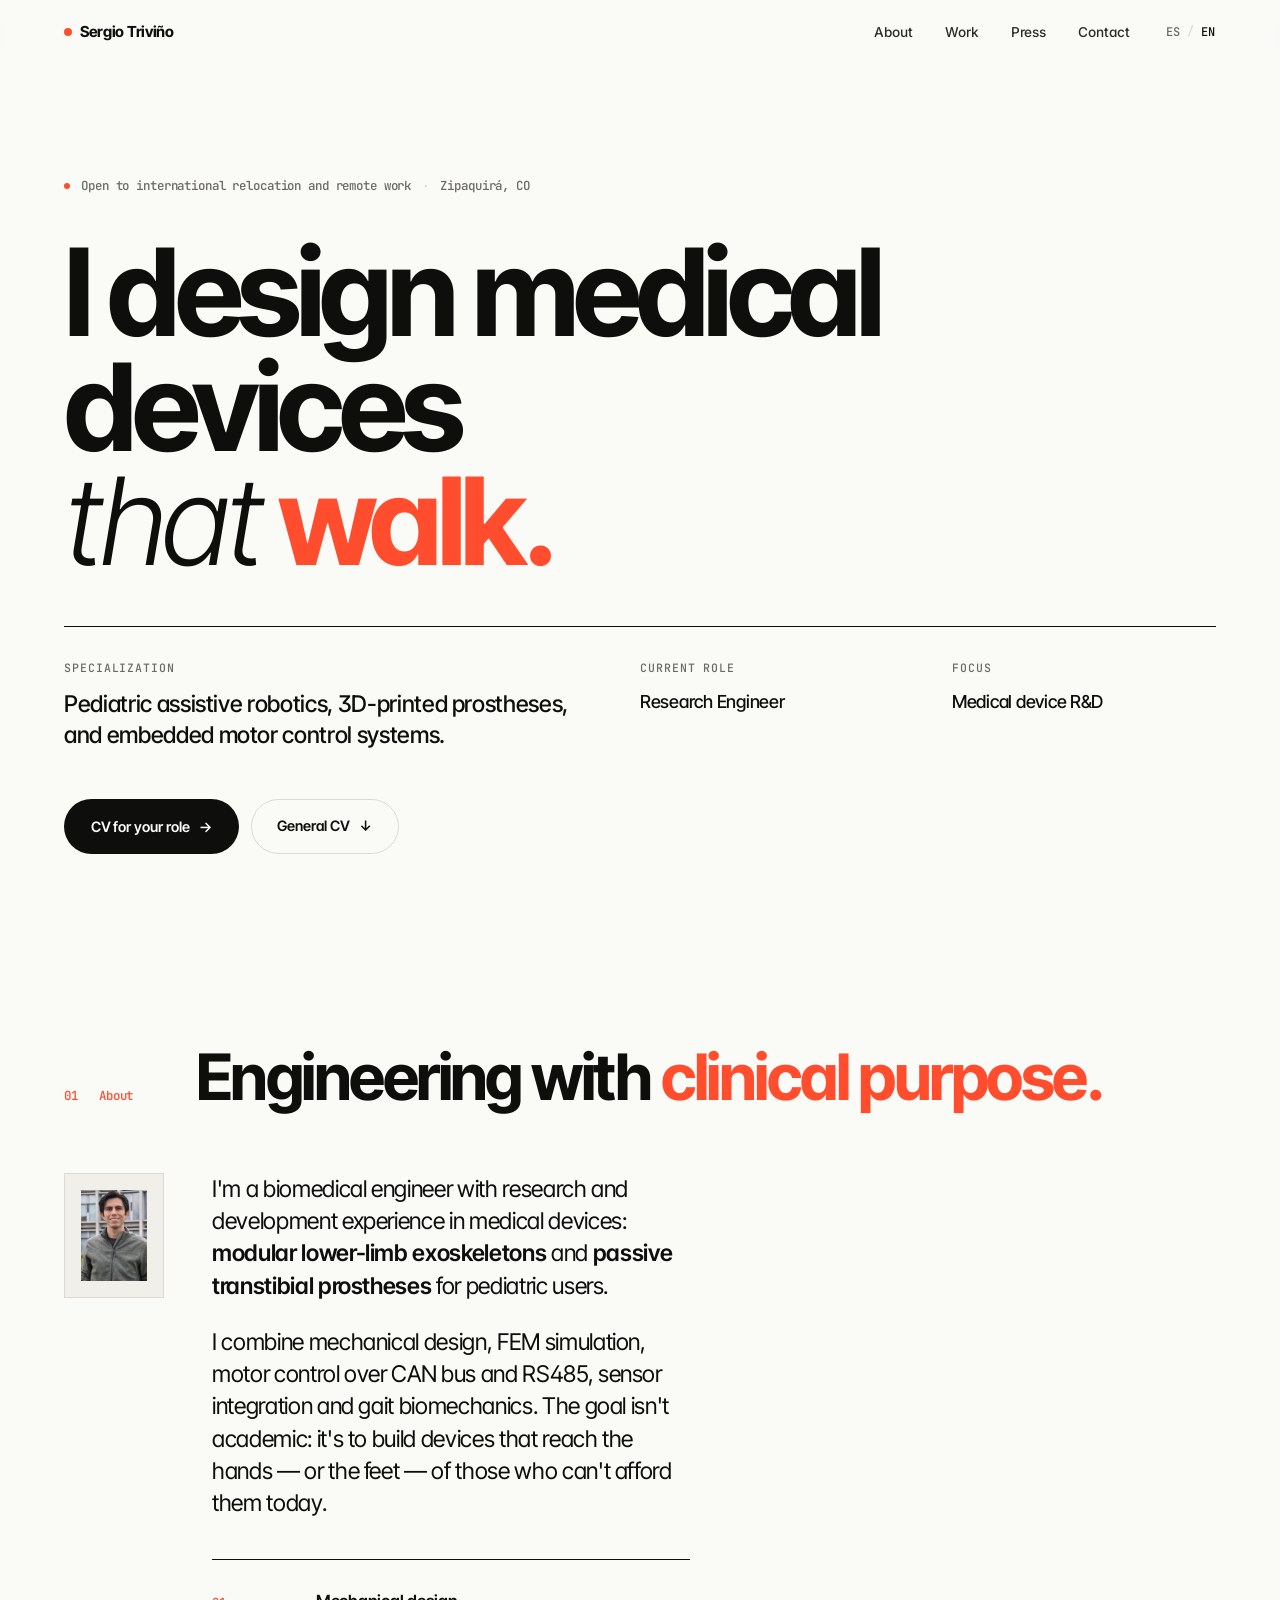
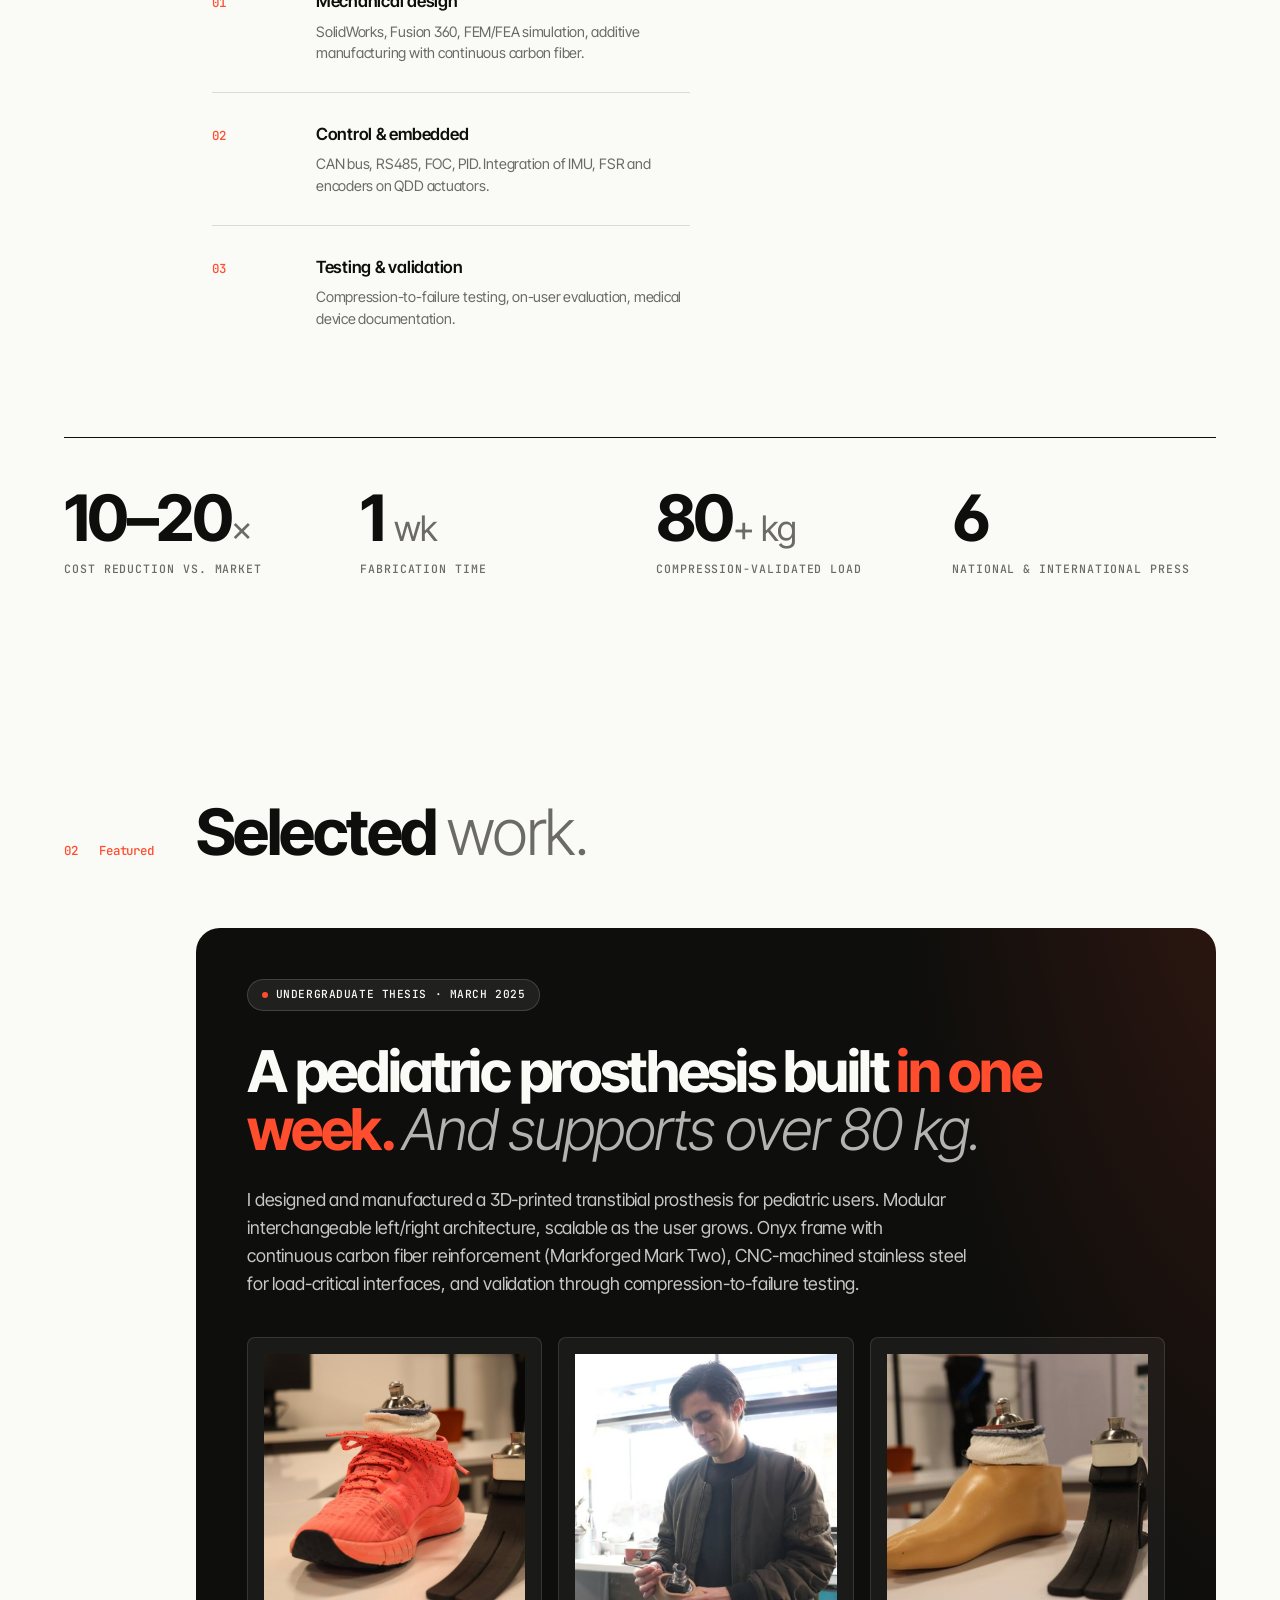
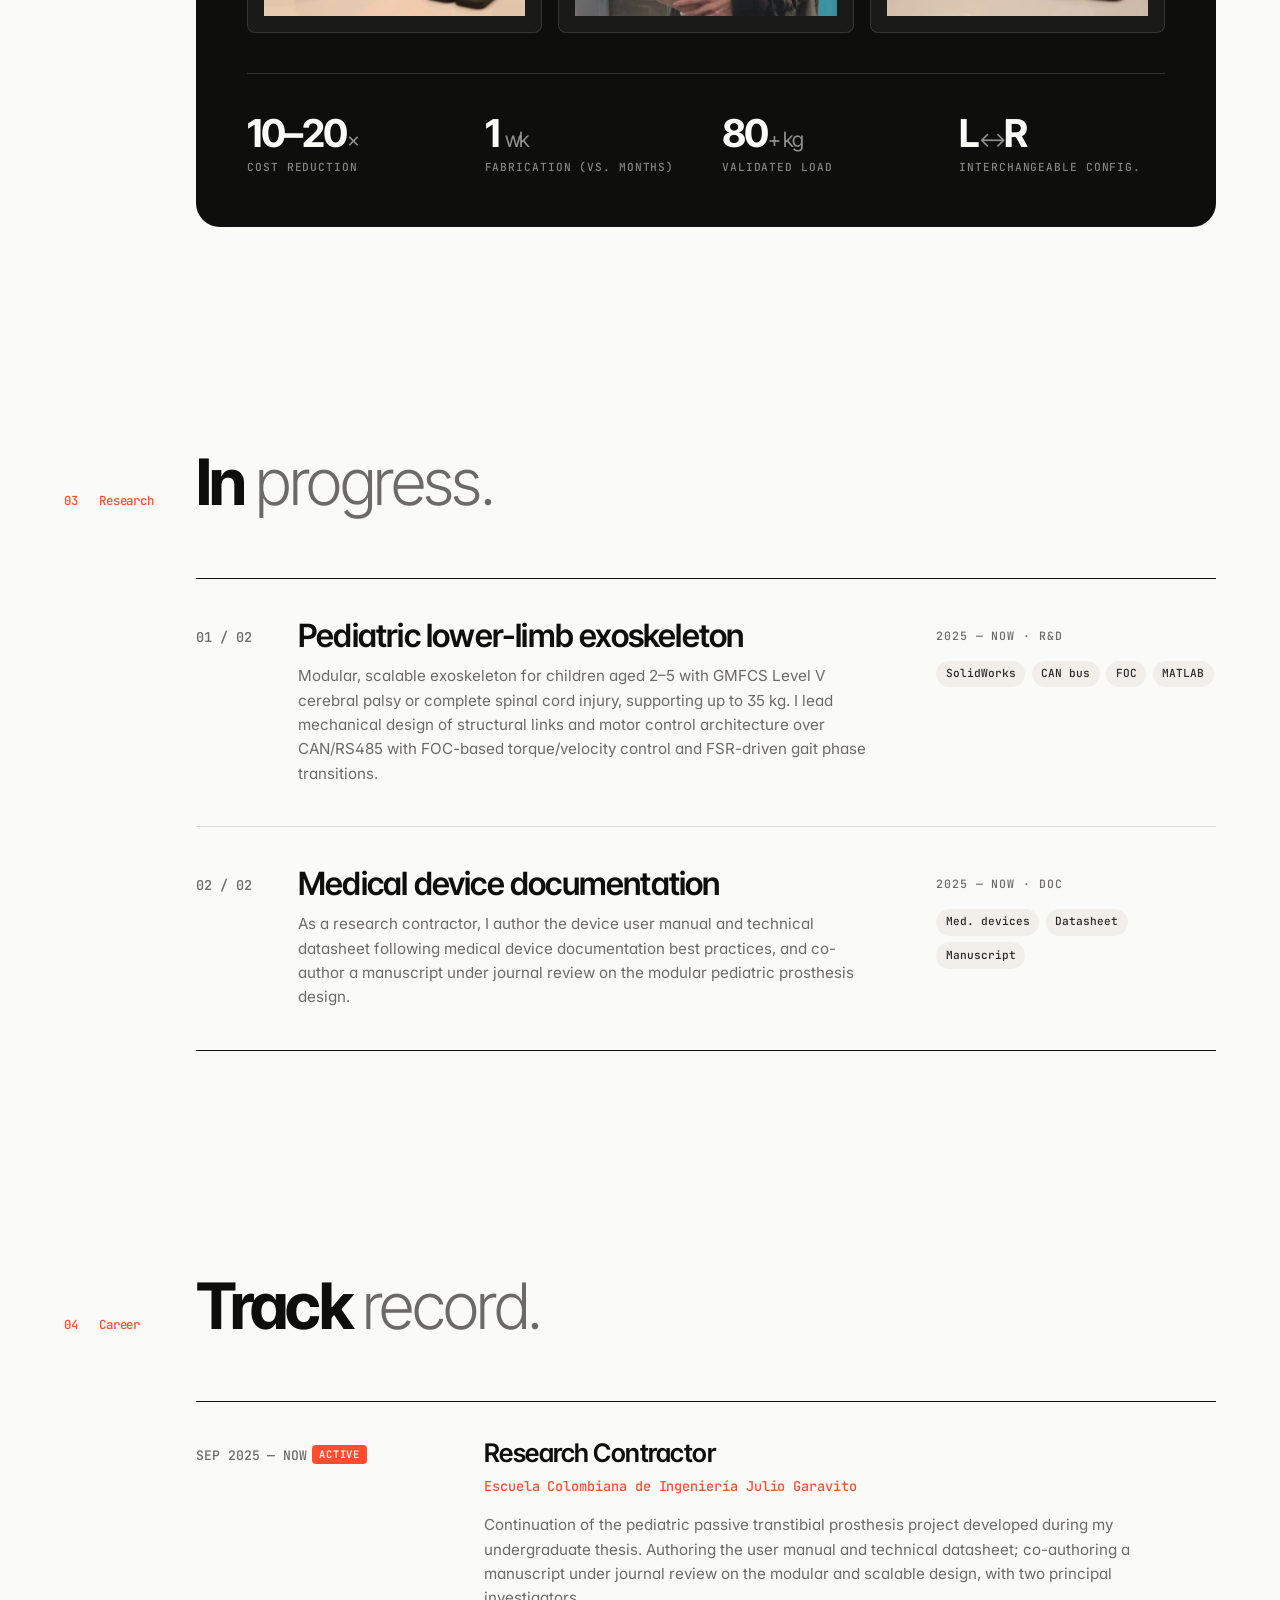
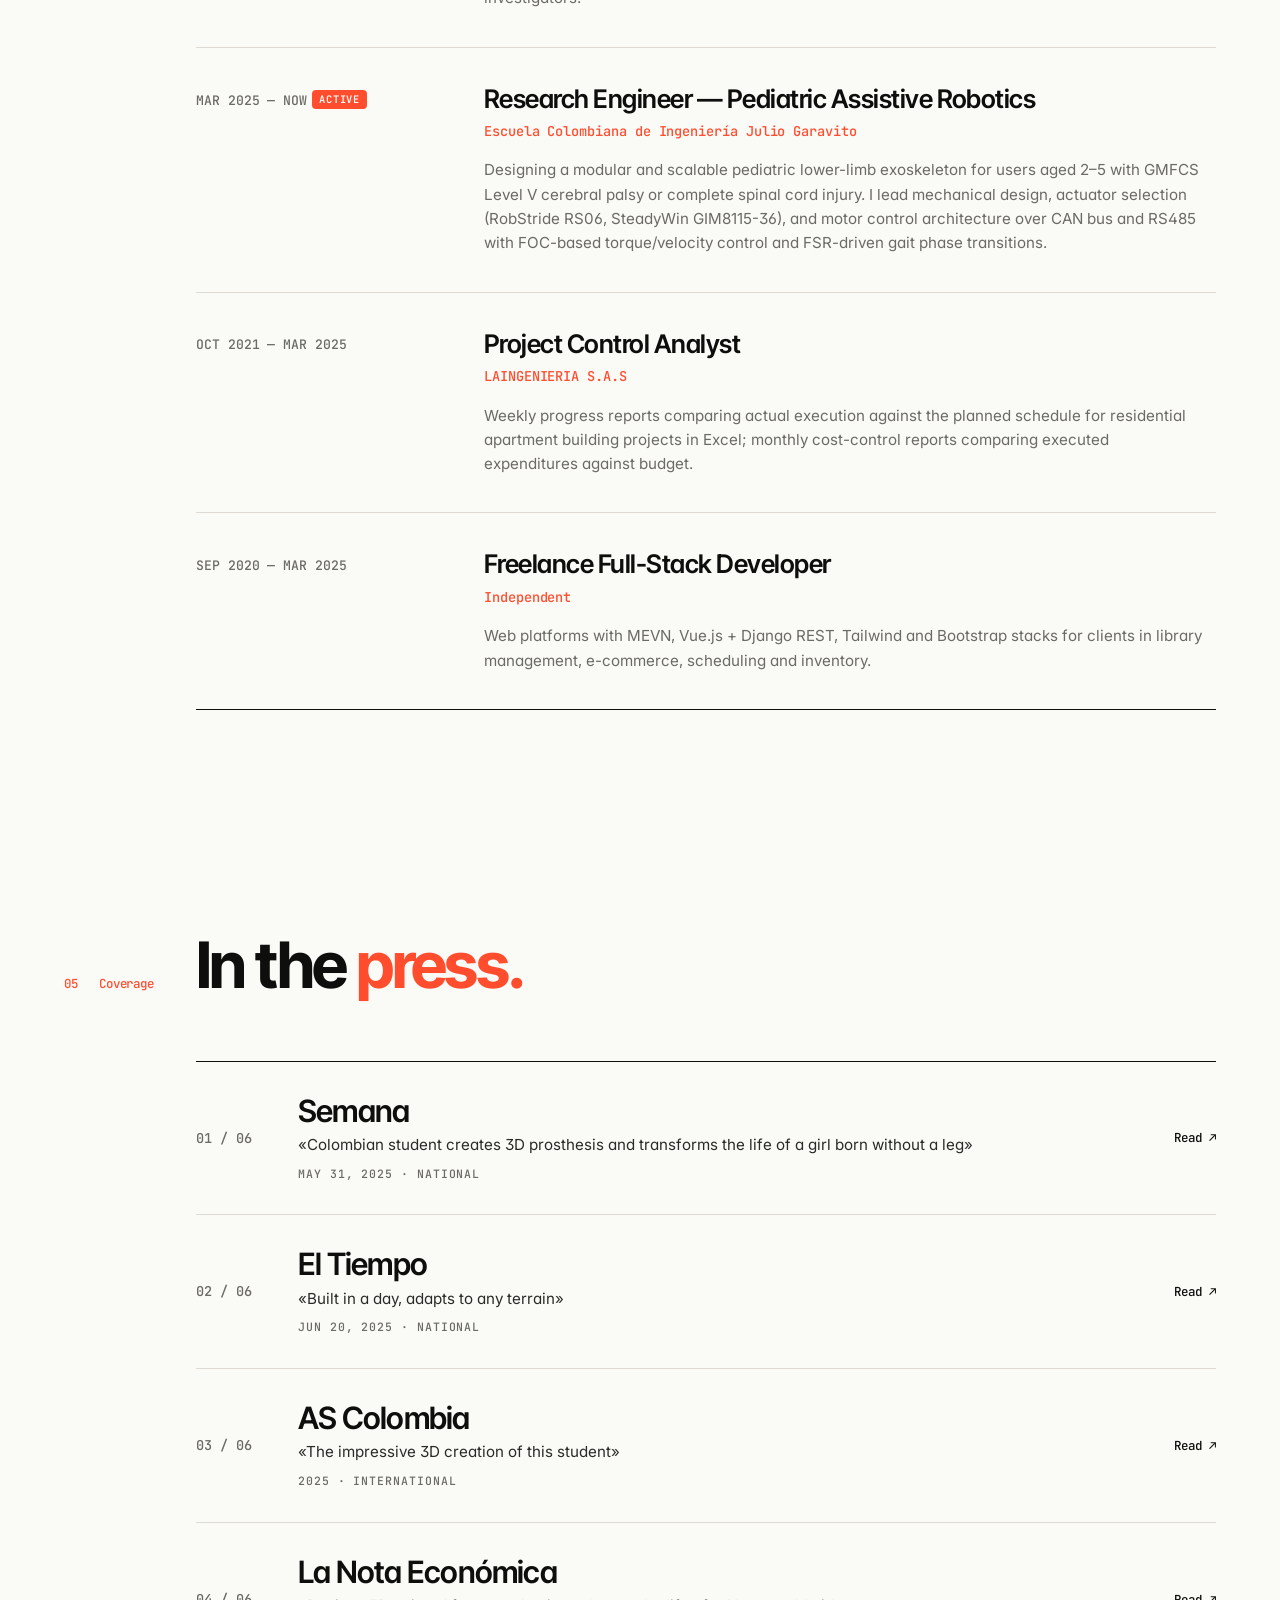
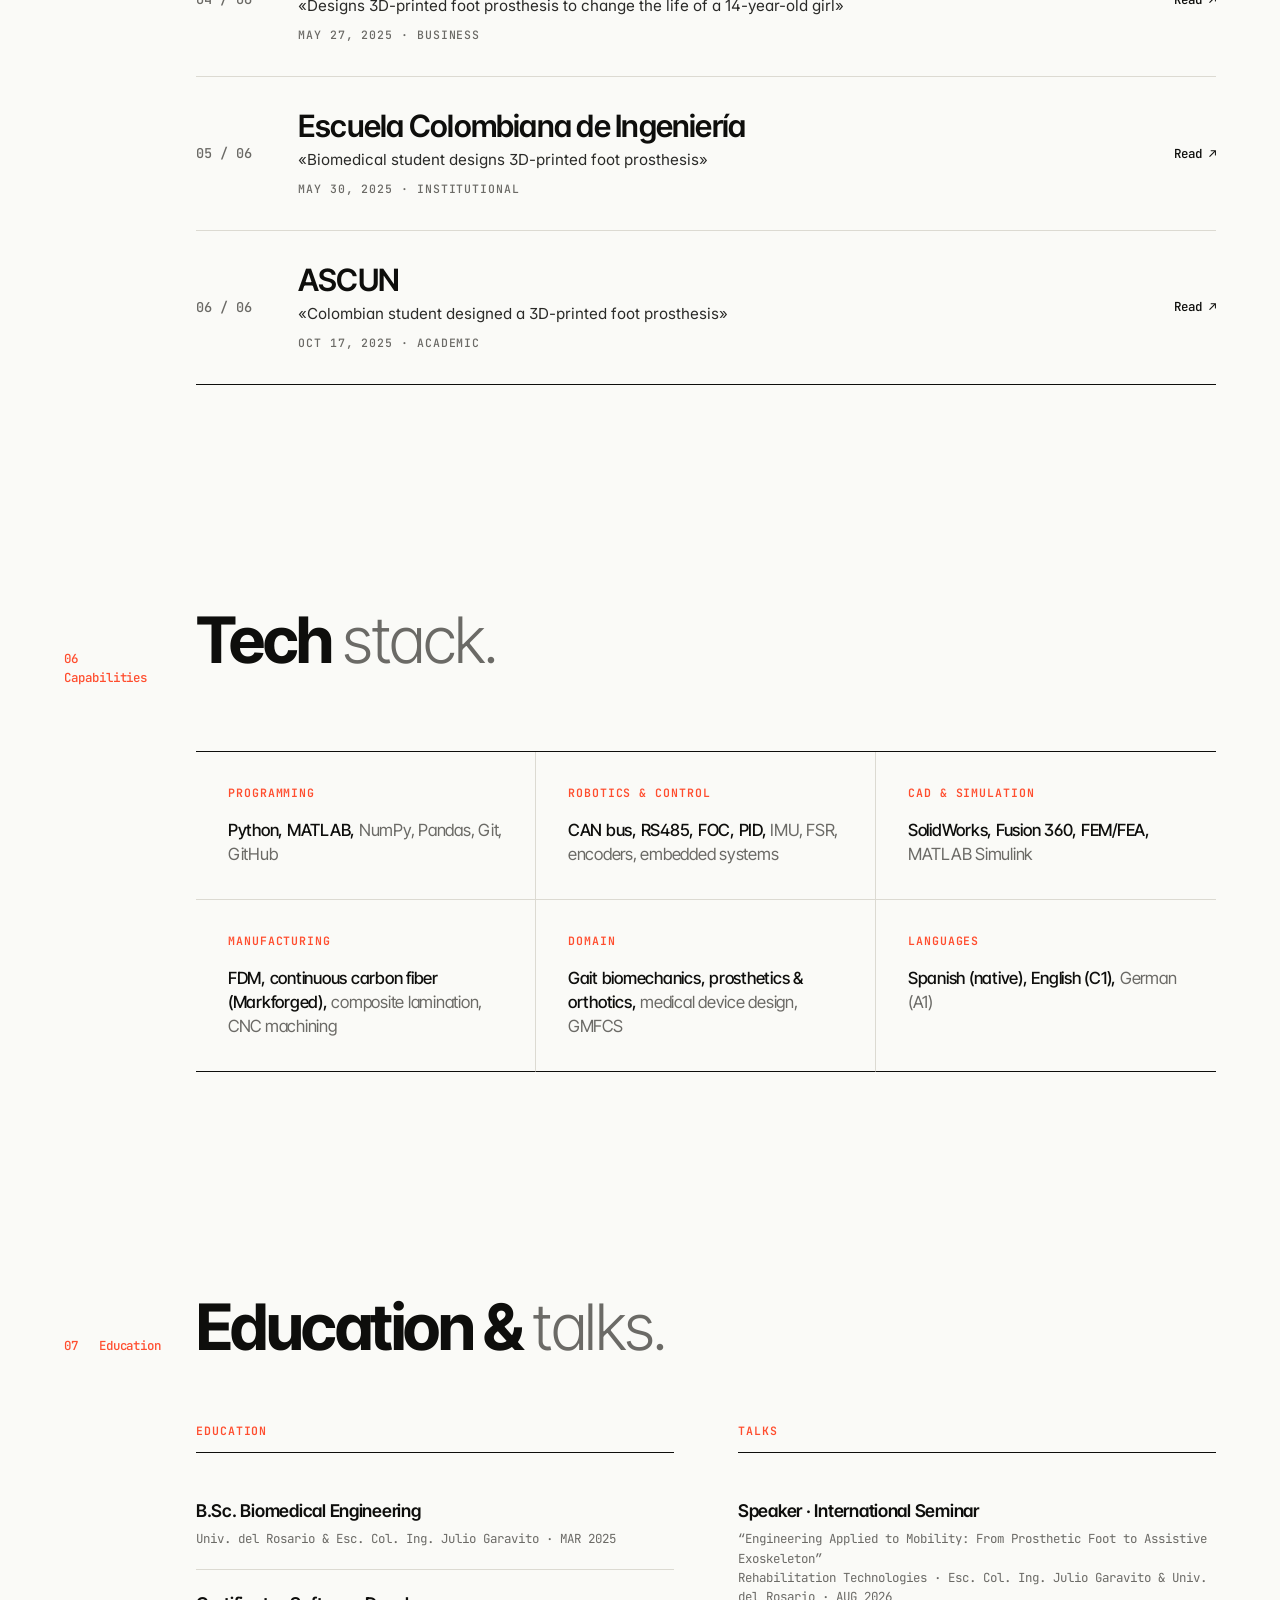
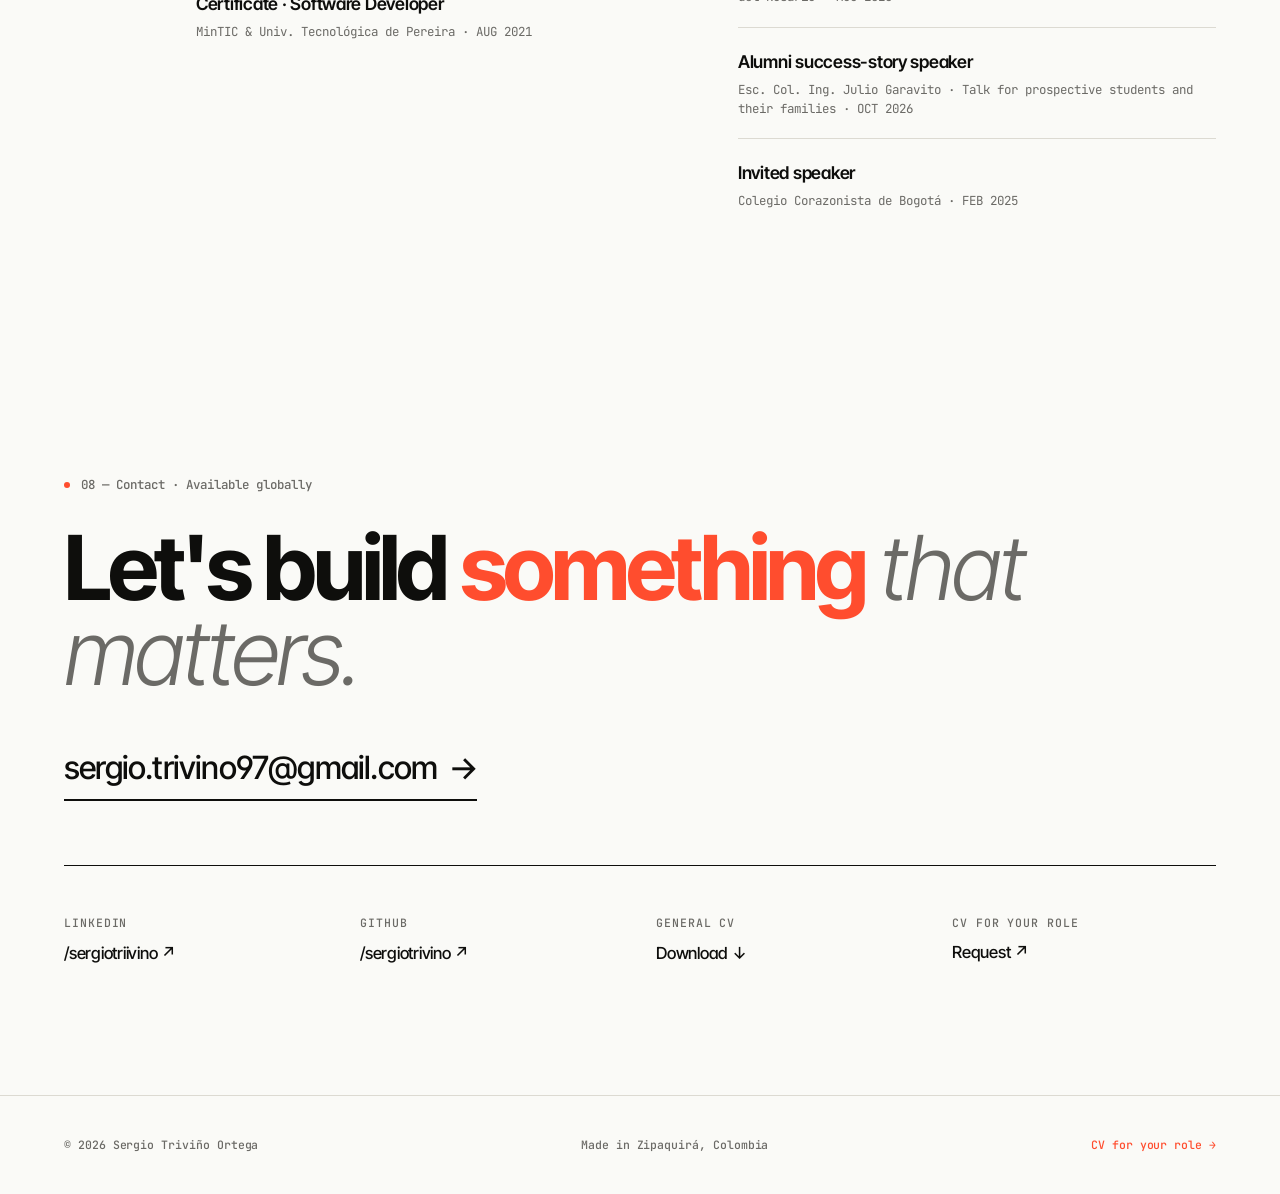
==== commit 6f4841d0: "Add files via upload" ====
--- a/index_noviembre_nuevo.html
+++ b/index_noviembre_nuevo.html
@@ -10,6 +10,9 @@
 <meta property="og:description" content="Pediatric assistive robotics · Medical device R&D · Embedded systems." />
 <meta property="og:type" content="website" />
 <meta property="og:url" content="https://sergiotrivino.github.io/" />
+<meta property="og:image" content="https://sergiotrivino.github.io/img/prosthesis-1.jpg" />
+<meta property="og:image:alt" content="3D-printed pediatric transtibial prosthesis next to a sneaker" />
+<meta name="twitter:card" content="summary_large_image" />
 
 <link rel="icon" href="data:image/svg+xml,%3Csvg xmlns='http://www.w3.org/2000/svg' viewBox='0 0 100 100'%3E%3Crect width='100' height='100' fill='%23FAFAF7'/%3E%3Ctext x='50' y='72' font-family='Inter,sans-serif' font-size='80' font-weight='700' text-anchor='middle' fill='%23111111'%3ES%3C/text%3E%3C/svg%3E" />
 
@@ -39,7 +42,27 @@
   };
 </script>
 
+<script>
+  // Language: saved choice > Spanish-language browser > English (default for international visitors)
+  (function () {
+    var lang = 'en';
+    var nav = (navigator.language || '').toLowerCase();
+    try {
+      var saved = localStorage.getItem('lang');
+      if (saved === 'es' || saved === 'en') lang = saved;
+      else if (nav.indexOf('es') === 0) lang = 'es';
+    } catch (e) { if (nav.indexOf('es') === 0) lang = 'es'; }
+    window.__INITIAL_LANG = lang;
+    if (lang === 'en') {
+      // hide the Spanish markup until it is swapped, so it never flashes
+      document.documentElement.classList.add('lang-pending');
+      setTimeout(function () { document.documentElement.classList.remove('lang-pending'); }, 1500);
+    }
+  })();
+</script>
+
 <style>
+html.lang-pending body { visibility: hidden; }
 :root {
   --bg: #FAFAF7;
   --bg-2: #F0EFEA;
@@ -1315,6 +1338,16 @@
   display: none;
 }
 
+.modal-alt {
+  margin-top: 1.25rem;
+  padding-top: 1rem;
+  border-top: 1px solid var(--line-soft);
+  font-family: var(--font-mono);
+  font-size: 0.75rem;
+  color: var(--ink-muted);
+}
+.modal-alt a { color: var(--ink); text-decoration: none; border-bottom: 1px solid var(--line); }
+.modal-alt a:hover { color: var(--accent); border-bottom-color: var(--accent); }
 .modal.is-success .modal-form { display: none; }
 .modal.is-success .modal-success { display: block; }
 .modal.is-success .modal-eyebrow,
@@ -1422,13 +1455,13 @@
   </div>
 
   <div class="hero-cta">
-    <a href="Sergio_Trivino_Ortega_CV.pdf" download class="btn btn-primary">
-      <span data-es="Descargar CV" data-en="Download CV">Descargar CV</span>
+    <button type="button" class="btn btn-primary" onclick="openCVModal()">
+      <span data-es="CV para tu vacante" data-en="CV for your role">CV para tu vacante</span>
+      <span class="arrow">→</span>
+    </button>
+    <a href="Sergio_Trivino_Ortega_CV.pdf" download class="btn btn-ghost">
+      <span data-es="CV general" data-en="General CV">CV general</span>
       <span class="arrow down">↓</span>
-    </a>
-    <a href="#work" class="btn btn-ghost">
-      <span data-es="Ver trabajo" data-en="View work">Ver trabajo</span>
-      <span class="arrow">→</span>
     </a>
   </div>
 </section>
@@ -1488,7 +1521,7 @@
         <div class="pillar">
           <div class="pillar-num">03</div>
           <div class="pillar-content">
-            <h4 data-es="Validación clínica" data-en="Clinical validation">Validación clínica</h4>
+            <h4 data-es="Pruebas y validación" data-en="Testing &amp; validation">Pruebas y validación</h4>
             <p data-es="Ensayos mecánicos hasta falla, evaluación sobre usuario, documentación de dispositivos médicos."
                data-en="Compression-to-failure testing, on-user evaluation, medical device documentation.">
               Ensayos mecánicos hasta falla, evaluación sobre usuario, documentación de dispositivos médicos.
@@ -1505,7 +1538,7 @@
       <div class="label" data-es="Reducción de costo vs. mercado" data-en="Cost reduction vs. market">Reducción de costo vs. mercado</div>
     </div>
     <div class="metric-cell">
-      <div class="num">&lt;1 <span class="unit" data-es="sem" data-en="wk">sem</span></div>
+      <div class="num">1 <span class="unit" data-es="sem" data-en="wk">sem</span></div>
       <div class="label" data-es="Tiempo de fabricación" data-en="Fabrication time">Tiempo de fabricación</div>
     </div>
     <div class="metric-cell">
@@ -1537,8 +1570,8 @@
         <span data-es="TESIS DE PREGRADO · MARZO 2025" data-en="UNDERGRADUATE THESIS · MARCH 2025">TESIS DE PREGRADO · MARZO 2025</span>
       </span>
       <h3>
-        <span data-es="Una prótesis pediátrica que se" data-en="A pediatric prosthesis printed">Una prótesis pediátrica que se</span>
-        <span class="accent" data-es="imprime en un día." data-en="in a day.">imprime en un día.</span>
+        <span data-es="Una prótesis pediátrica que se" data-en="A pediatric prosthesis built">Una prótesis pediátrica que se</span>
+        <span class="accent" data-es="fabrica en una semana." data-en="in one week.">fabrica en una semana.</span>
         <span class="light" data-es="Y soporta más de 80 kg." data-en="And supports over 80 kg.">Y soporta más de 80 kg.</span>
       </h3>
       <p class="featured-desc"
@@ -1571,8 +1604,8 @@
           <div class="label" data-es="Reducción de costo" data-en="Cost reduction">Reducción de costo</div>
         </div>
         <div class="feat-metric">
-          <div class="num">18<span class="unit">→1</span></div>
-          <div class="label" data-es="Meses a días" data-en="Months to days">Meses a días</div>
+          <div class="num">1 <span class="unit" data-es="sem" data-en="wk">sem</span></div>
+          <div class="label" data-es="Fabricación (vs. meses)" data-en="Fabrication (vs. months)">Fabricación (vs. meses)</div>
         </div>
         <div class="feat-metric">
           <div class="num">80<span class="unit">+ kg</span></div>
@@ -1602,7 +1635,7 @@
     <div class="projects-list">
 
       <article class="project-row">
-        <div class="proj-num">01 / 03</div>
+        <div class="proj-num">01 / 02</div>
         <div class="proj-body">
           <h4 data-es="Exoesqueleto pediátrico de miembro inferior" data-en="Pediatric lower-limb exoskeleton">Exoesqueleto pediátrico de miembro inferior</h4>
           <p data-es="Modular y escalable para niños de 2 a 5 años con parálisis cerebral GMFCS V o lesión medular completa, peso de usuario hasta 35 kg. Lidero el diseño mecánico de eslabones estructurales y la arquitectura de control sobre CAN/RS485 con torque/velocidad basado en FOC y transiciones de fase de marcha por FSR."
@@ -1622,7 +1655,7 @@
       </article>
 
       <article class="project-row">
-        <div class="proj-num">02 / 03</div>
+        <div class="proj-num">02 / 02</div>
         <div class="proj-body">
           <h4 data-es="Documentación de dispositivos médicos" data-en="Medical device documentation">Documentación de dispositivos médicos</h4>
           <p data-es="Como contratista de investigación, redacto el manual de usuario y la ficha técnica del dispositivo siguiendo las mejores prácticas de documentación de dispositivos médicos, y co-escribo un manuscrito en revisión en una revista científica sobre el diseño de la prótesis modular pediátrica."
@@ -1640,25 +1673,6 @@
         </div>
       </article>
 
-      <article class="project-row">
-        <div class="proj-num">03 / 03</div>
-        <div class="proj-body">
-          <h4 data-es="Desarrollo full-stack" data-en="Full-stack development">Desarrollo full-stack</h4>
-          <p data-es="Plataforma web durante hackathon del MinTIC (2021), sistema de gestión bibliotecaria con stack MEVN, sitio e-commerce con Vue.js + Django REST, y aplicaciones para agendamiento e inventario con Django, Tailwind y Bootstrap."
-             data-en="Web platform during a MinTIC hackathon (2021), library management system on the MEVN stack, e-commerce site with Vue.js + Django REST, and apps for scheduling and inventory with Django, Tailwind and Bootstrap.">
-            Plataforma web durante hackathon del MinTIC (2021), sistema de gestión bibliotecaria con stack MEVN, sitio e-commerce con Vue.js + Django REST, y aplicaciones para agendamiento e inventario con Django, Tailwind y Bootstrap.
-          </p>
-        </div>
-        <div class="proj-side">
-          <div class="proj-side-meta">2020 — 2025 · <span data-es="Freelance" data-en="Freelance">Freelance</span></div>
-          <div class="tag-list">
-            <span class="tag">Vue.js</span>
-            <span class="tag">Django</span>
-            <span class="tag">Node.js</span>
-            <span class="tag">MongoDB</span>
-          </div>
-        </div>
-      </article>
 
     </div>
   </div>
@@ -1884,8 +1898,8 @@
   <div class="section-header">
     <div class="section-num"><span>07</span> &nbsp; <span data-es="Formación" data-en="Education">Formación</span></div>
     <h2>
-      <span data-es="Académica y" data-en="Academic &amp;">Académica y</span>
-      <span class="light" data-es="certificaciones." data-en="certifications.">certificaciones.</span>
+      <span data-es="Educación y" data-en="Education &amp;">Educación y</span>
+      <span class="light" data-es="charlas." data-en="talks.">charlas.</span>
     </h2>
   </div>
 
@@ -1893,11 +1907,19 @@
     <div></div>
     <div class="formation-grid">
       <div class="formation-block">
-        <h3 data-es="Educación &amp; charlas" data-en="Education &amp; talks">Educación &amp; charlas</h3>
+        <h3 data-es="Educación" data-en="Education">Educación</h3>
         <div class="form-item">
           <h4 data-es="B.Sc. Ingeniería Biomédica" data-en="B.Sc. Biomedical Engineering">B.Sc. Ingeniería Biomédica</h4>
           <p>Univ. del Rosario &amp; Esc. Col. Ing. Julio Garavito · MAR 2025</p>
         </div>
+        <div class="form-item">
+          <h4 data-es="Certificación · Desarrollador de Software" data-en="Certificate · Software Developer">Certificación · Desarrollador de Software</h4>
+          <p>MinTIC &amp; Univ. Tecnológica de Pereira · AUG 2021</p>
+        </div>
+      </div>
+
+      <div class="formation-block">
+        <h3 data-es="Charlas" data-en="Talks">Charlas</h3>
         <div class="form-item">
           <h4 data-es="Ponente · Seminario Internacional" data-en="Speaker · International Seminar">Ponente · Seminario Internacional</h4>
           <p data-es="«Ingeniería Aplicada a la Movilidad: Del pie protésico al exoesqueleto de asistencia»"
@@ -1918,30 +1940,7 @@
         </div>
         <div class="form-item">
           <h4 data-es="Conferencista invitado" data-en="Invited speaker">Conferencista invitado</h4>
-          <p data-es="Colegio Corazonista de Bogotá · FEB 2025"
-             data-en="Colegio Corazonista de Bogotá · FEB 2025">
-            Colegio Corazonista de Bogotá · FEB 2025
-          </p>
-        </div>
-      </div>
-
-      <div class="formation-block">
-        <h3 data-es="Certificaciones" data-en="Certifications">Certificaciones</h3>
-        <div class="form-item">
-          <h4 data-es="Desarrollador de Software" data-en="Software Developer">Desarrollador de Software</h4>
-          <p>MinTIC &amp; Univ. Tecnológica de Pereira · AUG 2021</p>
-        </div>
-        <div class="form-item">
-          <h4>REST APIs · Spring &amp; Java</h4>
-          <p>Codecademy · FEB 2022</p>
-        </div>
-        <div class="form-item">
-          <h4>Python Web Apps · Flask</h4>
-          <p>Codecademy · JAN 2022</p>
-        </div>
-        <div class="form-item">
-          <h4>Python Web Apps · Django</h4>
-          <p>Codecademy · DEC 2021</p>
+          <p>Colegio Corazonista de Bogotá · FEB 2025</p>
         </div>
       </div>
     </div>
@@ -1980,12 +1979,12 @@
       <a href="https://github.com/sergiotrivino" target="_blank" rel="noopener">/sergiotrivino ↗</a>
     </div>
     <div class="contact-cell">
-      <span class="label">CV · PDF</span>
+      <span class="label" data-es="CV general" data-en="General CV">CV general</span>
       <a href="Sergio_Trivino_Ortega_CV.pdf" download data-es="Descargar ↓" data-en="Download ↓">Descargar ↓</a>
     </div>
     <div class="contact-cell">
-      <span class="label" data-es="CV por correo" data-en="CV by email">CV por correo</span>
-      <button type="button" class="linklike" onclick="openCVModal()" data-es="Solicitar CV ↗" data-en="Request CV ↗">Solicitar CV ↗</button>
+      <span class="label" data-es="CV para tu vacante" data-en="CV for your role">CV para tu vacante</span>
+      <button type="button" class="linklike" onclick="openCVModal()" data-es="Solicitar ↗" data-en="Request ↗">Solicitar ↗</button>
     </div>
   </div>
 </section>
@@ -1994,7 +1993,7 @@
   <span>© <span id="year"></span> Sergio Triviño Ortega</span>
   <span data-es="Hecho en Zipaquirá, Colombia"
         data-en="Made in Zipaquirá, Colombia">Hecho en Zipaquirá, Colombia</span>
-  <a href="Sergio_Trivino_Ortega_CV.pdf" download data-es="Descargar CV ↓" data-en="Download CV ↓">Descargar CV ↓</a>
+  <button type="button" class="linklike" onclick="openCVModal()" data-es="CV para tu vacante →" data-en="CV for your role →">CV para tu vacante →</button>
 </footer>
 
 <!-- ============ MODAL: SOLICITAR CV ============ -->
@@ -2004,101 +2003,64 @@
 
     <div class="modal-eyebrow">
       <span class="dot"></span>
-      <span data-es="Solicitud de CV" data-en="CV request">Solicitud de CV</span>
+      <span data-es="CV para tu vacante" data-en="CV for your role">CV para tu vacante</span>
     </div>
 
     <h3 id="cvModalTitle"
-        data-es="Cuéntame quién eres y te envío el CV."
-        data-en="Tell me who you are and I'll send you the CV.">
-      Cuéntame quién eres y te envío el CV.
+        data-es="Te envío un CV hecho para tu vacante."
+        data-en="I'll send you a CV built for your role.">
+      Te envío un CV hecho para tu vacante.
     </h3>
 
     <p class="modal-intro"
-       data-es="Reviso cada solicitud personalmente. Recibirás el CV por correo en menos de 24 horas."
-       data-en="I review each request personally. You'll receive the CV by email within 24 hours.">
-      Reviso cada solicitud personalmente. Recibirás el CV por correo en menos de 24 horas.
+       data-es="Déjame tu correo y, si quieres, la vacante. En menos de 24 horas recibes un CV que destaca la experiencia que ese rol pide."
+       data-en="Leave your email and, if you like, the role. Within 24 hours you'll get a CV that highlights the experience that role calls for.">
+      Déjame tu correo y, si quieres, la vacante. En menos de 24 horas recibes un CV que destaca la experiencia que ese rol pide.
     </p>
 
     <form class="modal-form" id="cvForm" novalidate>
       <!-- Honeypot anti-spam: invisible para humanos, los bots lo llenan -->
       <input type="text" name="website" class="honeypot" tabindex="-1" autocomplete="off" aria-hidden="true" />
 
-      <div class="field-group" data-field="name">
-        <label for="f-name" data-es="Nombre completo" data-en="Full name">
-          <span class="lang-es">Nombre completo</span><span class="lang-en">Full name</span><span class="req">*</span>
-        </label>
-        <input type="text" id="f-name" name="name" required minlength="2" maxlength="80" autocomplete="name" />
-        <span class="err" data-es="Por favor ingresa tu nombre" data-en="Please enter your name">Por favor ingresa tu nombre</span>
-      </div>
-
       <div class="field-group" data-field="email">
         <label for="f-email">
-          <span class="lang-es">Email corporativo</span><span class="lang-en">Corporate email</span><span class="req">*</span>
+          <span class="lang-es">Tu correo</span><span class="lang-en">Your email</span><span class="req">*</span>
         </label>
-        <input type="email" id="f-email" name="email" required maxlength="100" autocomplete="email" />
-        <span class="hint"
-              data-es="Email personal aceptado para investigadores independientes."
-              data-en="Personal email accepted for independent researchers.">
-          Email personal aceptado para investigadores independientes.
-        </span>
+        <input type="email" id="f-email" name="email" required maxlength="100" autocomplete="email" inputmode="email" />
         <span class="err" data-es="Ingresa un email válido" data-en="Enter a valid email">Ingresa un email válido</span>
       </div>
 
-      <div class="field-group" data-field="company">
-        <label for="f-company">
-          <span class="lang-es">Empresa o institución</span><span class="lang-en">Company or institution</span><span class="req">*</span>
-        </label>
-        <input type="text" id="f-company" name="company" required minlength="2" maxlength="100" autocomplete="organization" />
-        <span class="err" data-es="Por favor indica tu empresa o institución" data-en="Please indicate your company or institution">Por favor indica tu empresa o institución</span>
-      </div>
-
       <div class="field-group" data-field="role">
         <label for="f-role">
-          <span class="lang-es">Cargo o rol</span><span class="lang-en">Role</span><span class="req">*</span>
-        </label>
-        <input type="text" id="f-role" name="role" required minlength="2" maxlength="100" autocomplete="organization-title" placeholder="" />
-        <span class="hint"
-              data-es="Ej: Talent Acquisition, Hiring Manager, Senior Engineer, PI."
-              data-en="E.g. Talent Acquisition, Hiring Manager, Senior Engineer, PI.">
-          Ej: Talent Acquisition, Hiring Manager, Senior Engineer, PI.
-        </span>
-        <span class="err" data-es="Por favor indica tu cargo" data-en="Please indicate your role">Por favor indica tu cargo</span>
-      </div>
-
-      <div class="field-group" data-field="reason">
-        <label for="f-reason">
-          <span class="lang-es">Motivo del interés</span><span class="lang-en">Reason for interest</span><span class="req">*</span>
-        </label>
-        <textarea id="f-reason" name="reason" required minlength="20" maxlength="600" rows="3"></textarea>
-        <span class="hint"
-              data-es="¿Para qué posición o proyecto? Cuanto más específico, más rápido respondo."
-              data-en="For which position or project? The more specific, the faster I'll respond.">
-          ¿Para qué posición o proyecto? Cuanto más específico, más rápido respondo.
-        </span>
-        <span class="err" data-es="Cuéntame al menos un par de líneas (20+ caracteres)" data-en="Tell me at least a couple of lines (20+ characters)">Cuéntame al menos un par de líneas (20+ caracteres)</span>
-      </div>
-
-      <div class="field-group" data-field="linkedin">
-        <label for="f-linkedin">
-          <span class="lang-es">LinkedIn</span><span class="lang-en">LinkedIn</span>
+          <span class="lang-es">Vacante</span><span class="lang-en">Role</span>
           <span class="opt" data-es="(opcional)" data-en="(optional)">(opcional)</span>
         </label>
-        <input type="url" id="f-linkedin" name="linkedin" maxlength="200" placeholder="https://linkedin.com/in/..." autocomplete="url" />
-        <span class="err" data-es="Ingresa una URL válida" data-en="Enter a valid URL">Ingresa una URL válida</span>
+        <input type="text" id="f-role" name="role" maxlength="300" autocomplete="off" />
+        <span class="hint"
+              data-es="Pega el enlace de la oferta o escribe el cargo."
+              data-en="Paste the job link or type the job title.">
+          Pega el enlace de la oferta o escribe el cargo.
+        </span>
       </div>
 
       <div class="modal-footer">
         <p class="modal-disclaimer"
-           data-es="Tus datos solo se usan para responder a tu solicitud. No se comparten con terceros."
-           data-en="Your data is only used to respond to your request. Not shared with third parties.">
-          Tus datos solo se usan para responder a tu solicitud. No se comparten con terceros.
+           data-es="Solo uso tu correo para enviarte el CV."
+           data-en="Your email is only used to send you the CV.">
+          Solo uso tu correo para enviarte el CV.
         </p>
         <button type="submit" class="btn-submit" id="cvSubmit">
           <span class="spinner"></span>
-          <span data-es="Enviar solicitud" data-en="Send request">Enviar solicitud</span>
+          <span data-es="Recibir CV" data-en="Get the CV">Recibir CV</span>
           <span class="arrow">→</span>
         </button>
       </div>
+
+      <p class="modal-alt">
+        <a href="Sergio_Trivino_Ortega_CV.pdf" download
+           data-es="¿Lo necesitas ya? CV general ↓"
+           data-en="Need it now? General CV ↓">¿Lo necesitas ya? CV general ↓</a>
+      </p>
     </form>
 
     <div class="modal-success">
@@ -2106,9 +2068,9 @@
       <h3 class="success-title"
           data-es="Solicitud recibida."
           data-en="Request received.">Solicitud recibida.</h3>
-      <p data-es="Gracias por tu interés. Estoy revisando tu solicitud y te enviaré el CV por correo en menos de 24 horas."
-         data-en="Thanks for your interest. I'm reviewing your request and will send the CV by email within 24 hours.">
-        Gracias por tu interés. Estoy revisando tu solicitud y te enviaré el CV por correo en menos de 24 horas.
+      <p data-es="Gracias. Te escribo en menos de 24 horas con un CV ajustado a tu vacante."
+         data-en="Thanks. I'll email you within 24 hours with a CV tailored to your role.">
+        Gracias. Te escribo en menos de 24 horas con un CV ajustado a tu vacante.
       </p>
       <button type="button" class="btn btn-ghost" onclick="closeCVModal()" data-es="Cerrar" data-en="Close">Cerrar</button>
     </div>
@@ -2119,7 +2081,7 @@
 // ===================================================================
 // LANGUAGE TOGGLE
 // ===================================================================
-function setLang(lang) {
+function setLang(lang, persist) {
   document.documentElement.setAttribute('lang', lang);
   document.getElementById('btn-es').classList.toggle('active', lang === 'es');
   document.getElementById('btn-en').classList.toggle('active', lang === 'en');
@@ -2132,12 +2094,13 @@
   document.title = lang === 'en'
     ? 'Sergio Triviño Ortega — Biomedical Engineer'
     : 'Sergio Triviño Ortega — Ingeniero Biomédico';
-  try { localStorage.setItem('lang', lang); } catch(e){}
+  if (persist !== false) { try { localStorage.setItem('lang', lang); } catch(e){} }
 }
 try {
-  const saved = localStorage.getItem('lang');
-  if (saved === 'en') setLang('en');
-} catch(e){}
+  setLang(window.__INITIAL_LANG === 'en' ? 'en' : 'es', false);
+} finally {
+  document.documentElement.classList.remove('lang-pending');
+}
 
 // ===================================================================
 // NAV SCROLL EFFECT
@@ -2176,7 +2139,7 @@
   cvModal.classList.add('visible');
   document.documentElement.classList.add('modal-open');
   // focus first field after animation
-  setTimeout(() => { document.getElementById('f-name').focus(); }, 350);
+  setTimeout(() => { document.getElementById('f-email').focus(); }, 350);
 }
 
 function closeCVModal() {
@@ -2257,12 +2220,19 @@
   // Build Google Forms submission
   const cfg = window.GFORM_CONFIG;
   const formData = new FormData();
-  formData.append(cfg.fields.name, document.getElementById('f-name').value.trim());
-  formData.append(cfg.fields.email, document.getElementById('f-email').value.trim());
-  formData.append(cfg.fields.company, document.getElementById('f-company').value.trim());
-  formData.append(cfg.fields.role, document.getElementById('f-role').value.trim());
-  formData.append(cfg.fields.reason, document.getElementById('f-reason').value.trim());
-  formData.append(cfg.fields.linkedin, document.getElementById('f-linkedin').value.trim());
+  // Only the email is asked for. The other Google Form questions get a clear
+  // placeholder so the response is accepted even if they are still "required".
+  const email = document.getElementById('f-email').value.trim();
+  const vacancy = document.getElementById('f-role').value.trim();
+  const domain = email.includes('@') ? email.split('@').pop() : '';
+  formData.append(cfg.fields.email, email);
+  formData.append(cfg.fields.name, '(not provided)');
+  formData.append(cfg.fields.company, domain || '(not provided)');
+  formData.append(cfg.fields.role, '(not provided)');
+  formData.append(cfg.fields.reason, vacancy
+    ? 'Vacancy: ' + vacancy + ' (tailored CV request)'
+    : 'Tailored CV request, no vacancy given');
+  formData.append(cfg.fields.linkedin, '');
 
   const url = `https://docs.google.com/forms/d/e/${cfg.formId}/formResponse`;
 
